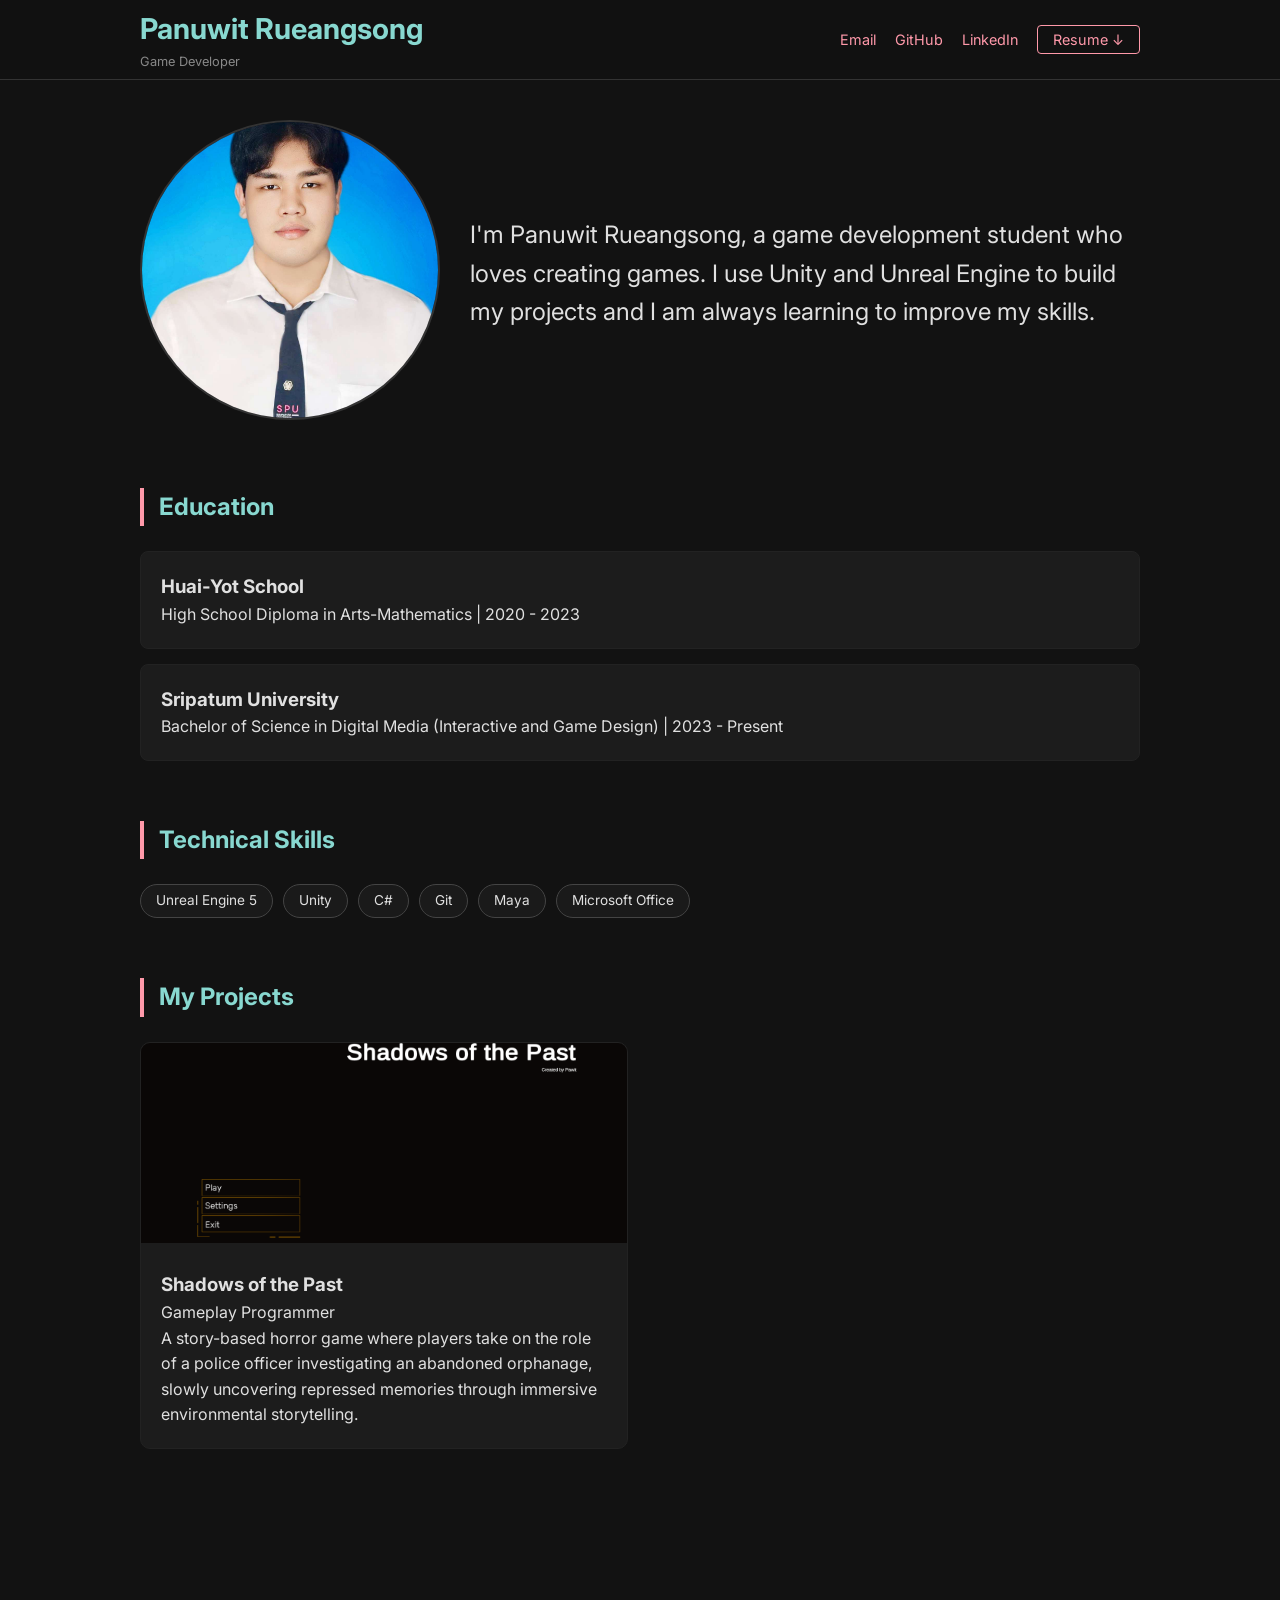
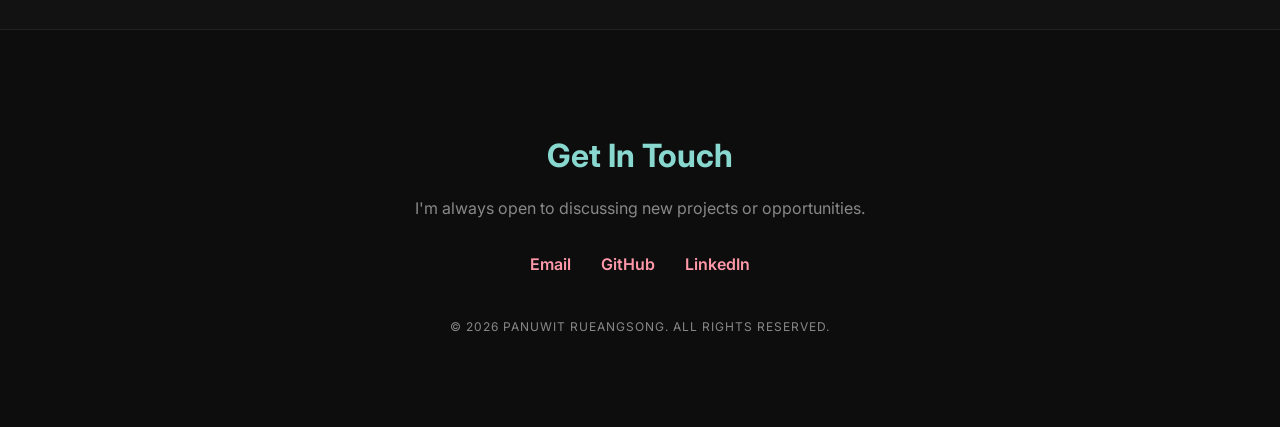
==== index.html @ d6af65fa "Update" ====
<!DOCTYPE html>
<html lang="th">
<head>
    <meta charset="UTF-8">
    <meta name="viewport" content="width=device-width, initial-scale=1.0">
    <title>Panuwit | Game Developer</title>
    <link rel="stylesheet" href="style.css">
    <link href="https://fonts.googleapis.com/css2?family=Inter:wght@300;400;600&display=swap" rel="stylesheet">
    <link rel="stylesheet" href="https://cdnjs.cloudflare.com/ajax/libs/font-awesome/6.0.0/css/all.min.css">
    <link rel="icon" type="image/png" href="Png/Logo.png"> 
</head>
<body>

    <header>
        <div class="container header-flex">
            <div class="name-box">
                <h1 style="font-size: 1.8rem;">Panuwit Rueangsong</h1>
                <p class="role">Game Developer</p>
            </div>
            <div class="social-links">
                <a href="mailto:panuwit.1204@gmail.com" target="_blank">Email</a>
                <a href="https://github.com/Panuwit2005" target="_blank">GitHub</a>
                <a href="https://www.linkedin.com/in/panuwit-rueangsong-4001713b4/" target="_blank">LinkedIn</a>
                <a href="Resume/Panuwit_Resume.pdf" class="resume-tag" target="_blank">Resume ↓</a>
            </div>
        </div>
    </header>

    <main class="container">
        <section class="hero">
            <div class="profile-img">
                <img src="Png/Profile.jpg" alt="Profile">
            </div>
            <p style="font-size: 1.5rem;">
                I'm Panuwit Rueangsong, a game development student who loves creating games. I use Unity and Unreal Engine to build my projects and I am always learning to improve my skills.
            </p>
        </section>

        <section class="education">
            <h2>Education</h2>
            <div class="edu-item">
                <h3>Huai-Yot School</h3>
                <p>High School Diploma in Arts-Mathematics | 2020 - 2023</p>
            </div>
            <div class="edu-item">
                <h3>Sripatum University</h3>
                <p>Bachelor of Science in Digital Media (Interactive and Game Design) | 2023 - Present</p>
            </div>
        </section>

        <section class="skills">
            <h2>Technical Skills</h2>
            <div class="tag-cloud">
                <span class="tag">Unreal Engine 5</span>
                <span class="tag">Unity</span>
                <span class="tag">C#</span>
                <span class="tag">Git</span>
                <span class="tag">Maya</span>
                <span class="tag">Microsoft Office</span>
            </div>
        </section>

        <section class="projects">
            <h2>My Projects</h2>
            <div class="project-grid">
                <a href="project-shadows.html" class="project-card-link">
                    <div class="project-card">
                        <img src="Png/P1_Shadow/MainMenu.png" alt="Shadows of the Past">
                        <div class="card-body">
                            <h3>Shadows of the Past</h3>
                            <p class="sub">Gameplay Programmer</p>
                            <p>A story-based horror game where players take on the role of a police officer investigating an abandoned orphanage, slowly uncovering repressed memories through immersive environmental storytelling.</p>
                        </div>
                    </div>
                </a>


                
            </div>
        </section>
    </main>

    <footer>
        <div class="container contact-info">
            <h2>Get In Touch</h2>
            <p>I'm always open to discussing new projects or opportunities.</p>
            <div class="contact-links">
                <a href="mailto:panuwit.1204@gmail.com" target="_blank">Email</a>
                <a href="https://github.com/Panuwit2005" target="_blank">GitHub</a>
                <a href="https://www.linkedin.com/in/panuwit-rueangsong-4001713b4/" target="_blank">LinkedIn</a>
            </div>
            <p class="copyright">© 2026 Panuwit Rueangsong. All Rights Reserved.</p>
        </div>
    </footer>

</body>
</html>
---- style.css ----
/* --- 1. Base & Animations Setup --- */
* {
    margin: 0;
    padding: 0;
    box-sizing: border-box;
}

/* แยก Animation: Header แค่จางปรากฏ (Fade In) */
@keyframes fadeInHeader {
    from { opacity: 0; }
    to { opacity: 1; }
}

/* แยก Animation: เนื้อหาให้จางและเลื่อนขึ้น (Fade In + Slide Up) */
@keyframes fadeInUp {
    from { opacity: 0; transform: translateY(20px); }
    to { opacity: 1; transform: translateY(0); }
}

body {
    background-color: #121212;
    color: #e0e0e0;
    font-family: 'Inter', sans-serif;
    line-height: 1.6;
    /* ลบ animation ออกจาก body เพื่อไม่ให้ตีกับส่วนอื่น */
}

/* --- 2. Fixed Header (แก้ปัญหาซ้อนและ Animation) --- */
header { 
    height: 80px; 
    background-color: rgba(18, 18, 18, 0.98); 
    backdrop-filter: blur(10px);
    position: fixed; 
    top: 0;
    left: 0;
    width: 100%;
    z-index: 9999; 
    border-bottom: 1px solid #333;
    display: flex;
    align-items: center;
    
    /* ให้ Header ค่อยๆ ปรากฏขึ้นแบบนิ่งๆ ไม่ขยับขึ้นลง */
    animation: fadeInHeader 0.5s ease-in forwards;
}

.header-flex {
    display: flex;
    justify-content: space-between;
    align-items: center;
    width: 90%;
    max-width: 1000px;
    margin: 0 auto;
}

.name-box h1 { font-size: 1.5rem; color: #88d8d0; }
.name-box .role { color: #888; font-size: 0.8rem; }

.social-links a {
    color: #ff99aa;
    text-decoration: none;
    margin-left: 15px;
    font-size: 0.9rem;
    transition: 0.3s;
}

.resume-tag {
    border: 1px solid #ff99aa; /* สีชมพูตามธีม */
    padding: 5px 15px;
    border-radius: 4px;
    color: #ff99aa !important;
    text-decoration: none;
    transition: 0.3s;
}

.resume-tag:hover {
    background-color: #ff99aa;
    color: #121212 !important;
    box-shadow: 0 0 10px rgba(255, 153, 170, 0.5);
}

/* --- 3. Container Management (แก้บัคหน้า Index และ Project ซ้อนกัน) --- */
/* บังคับให้เนื้อหาที่ต่อจาก Header เว้นระยะลงมาเสมอ */
header + .container, 
header + main.container {
    margin-top: 100px !important; 
    /* ให้เนื้อหาค่อยๆ เลื่อนขึ้นมาดูมีมิติ */
    animation: fadeInUp 0.8s ease-out forwards;
}

.container {
    width: 90%;
    max-width: 1000px;
    margin: 0 auto;
    padding: 20px 0;
}

/* --- 4. Main Sections (Index Page) --- */
section { margin-bottom: 60px; }
h2 { color: #88d8d0; margin-bottom: 25px; border-left: 4px solid #ff99aa; padding-left: 15px; }

.hero { display: flex; align-items: center; gap: 30px; }
.profile-img img { width: 300px; height: 300px; border-radius: 50%; object-fit: cover; border: 2px solid #333; }

.edu-item {
    background: #1c1c1c;
    padding: 20px;
    border-radius: 8px;
    margin-bottom: 15px;
    border: 1px solid #222;
}

.tag-cloud { display: flex; flex-wrap: wrap; gap: 10px; }
.tag { border: 1px solid #444; padding: 5px 15px; border-radius: 20px; font-size: 0.85rem; background: #1a1a1a; transition: 0.3s; }

/* --- 5. Project Grid & Cards --- */
.project-grid {
    display: grid;
    grid-template-columns: repeat(2, 1fr); 
    gap: 25px;
}
.project-card-link { text-decoration: none; color: inherit; }
.project-card {
    background: #1c1c1c;
    border-radius: 10px;
    overflow: hidden;
    border: 1px solid #222;
    transition: 0.3s;
}
.project-card:hover { transform: translateY(-5px); border-color: #ff99aa; }
.project-card img { width: 100%; height: 200px; object-fit: cover; }
.card-body { padding: 20px; }

/* --- 6. Project Detail Page Specific --- */
.back-link { color: #ff99aa; text-decoration: none; display: inline-block; margin-bottom: 20px; }
.hero-image { width: 100%; max-width: 900px; border-radius: 12px; display: block; margin: 0 auto 30px; }
.project-info-grid { display: grid; grid-template-columns: 2fr 1fr; gap: 20px; margin-bottom: 30px; }
.info-box { background: #1c1c1c; padding: 20px; border-radius: 10px; border: 1px solid #222; }

.gallery-grid { display: grid; grid-template-columns: repeat(2, 1fr); gap: 15px; }
.gallery-grid img { width: 100%; height: 250px; object-fit: cover; border-radius: 8px; }

.download-link {
    display: block; width: fit-content; margin: 40px auto;
    color: #ff99aa; border: 2px solid #ff99aa; padding: 12px 30px; border-radius: 50px; text-decoration: none;
    transition: 0.3s;
}
.download-link:hover { background: #ff99aa; color: #121212; }

/* --- 7. Footer --- */
/* --- 7. Footer (ปรับปรุงใหม่ให้เข้ากับธีม) --- */
footer {
    background: #0d0d0d; /* ปรับให้สว่างกว่าพื้นหลังหลักเล็กน้อยเพื่อสร้างมิติ */
    padding: 80px 0 40px; /* เพิ่มพื้นที่ด้านบนให้ดูโปร่งขึ้น */
    margin-top: 100px;
    border-top: 1px solid #222;
    text-align: center;
}

.contact-info h2 {
    font-size: 2rem;
    color: #88d8d0;
    margin-bottom: 15px;
    border: none; /* เอาเส้นขีดข้างออกเพื่อให้ดูเป็นส่วนสรุป */
    padding: 0;
}

.contact-info p {
    color: #888;
    max-width: 500px;
    margin: 0 auto 30px;
}

.contact-links {
    display: flex;
    justify-content: center;
    gap: 30px;
    margin-bottom: 40px;
}

.contact-links a {
    color: #ff99aa; /* ใช้สีชมพูหลักของเว็บ */
    text-decoration: none;
    font-weight: 600;
    font-size: 1rem;
    transition: 0.3s cubic-bezier(0.4, 0, 0.2, 1);
    position: relative;
}

/* เอฟเฟกต์เส้นใต้เวลา Hover */
.contact-links a::after {
    content: '';
    position: absolute;
    width: 0;
    height: 2px;
    bottom: -5px;
    left: 0;
    background-color: #88d8d0;
    transition: 0.3s;
}

.contact-links a:hover {
    color: #88d8d0;
    transform: translateY(-3px);
}

.contact-links a:hover::after {
    width: 100%;
}

.copyright {
    margin-top: 50px;
    font-size: 0.75rem;
    color: #444;
    letter-spacing: 1px;
    text-transform: uppercase;
}

/* Responsive */
@media (max-width: 768px) {
    header + .container, header + main.container { margin-top: 130px !important; }
    .hero { flex-direction: column; text-align: center; }
    .project-grid, .project-info-grid, .gallery-grid { grid-template-columns: 1fr; }
    .header-flex { flex-direction: column; gap: 10px; }
}
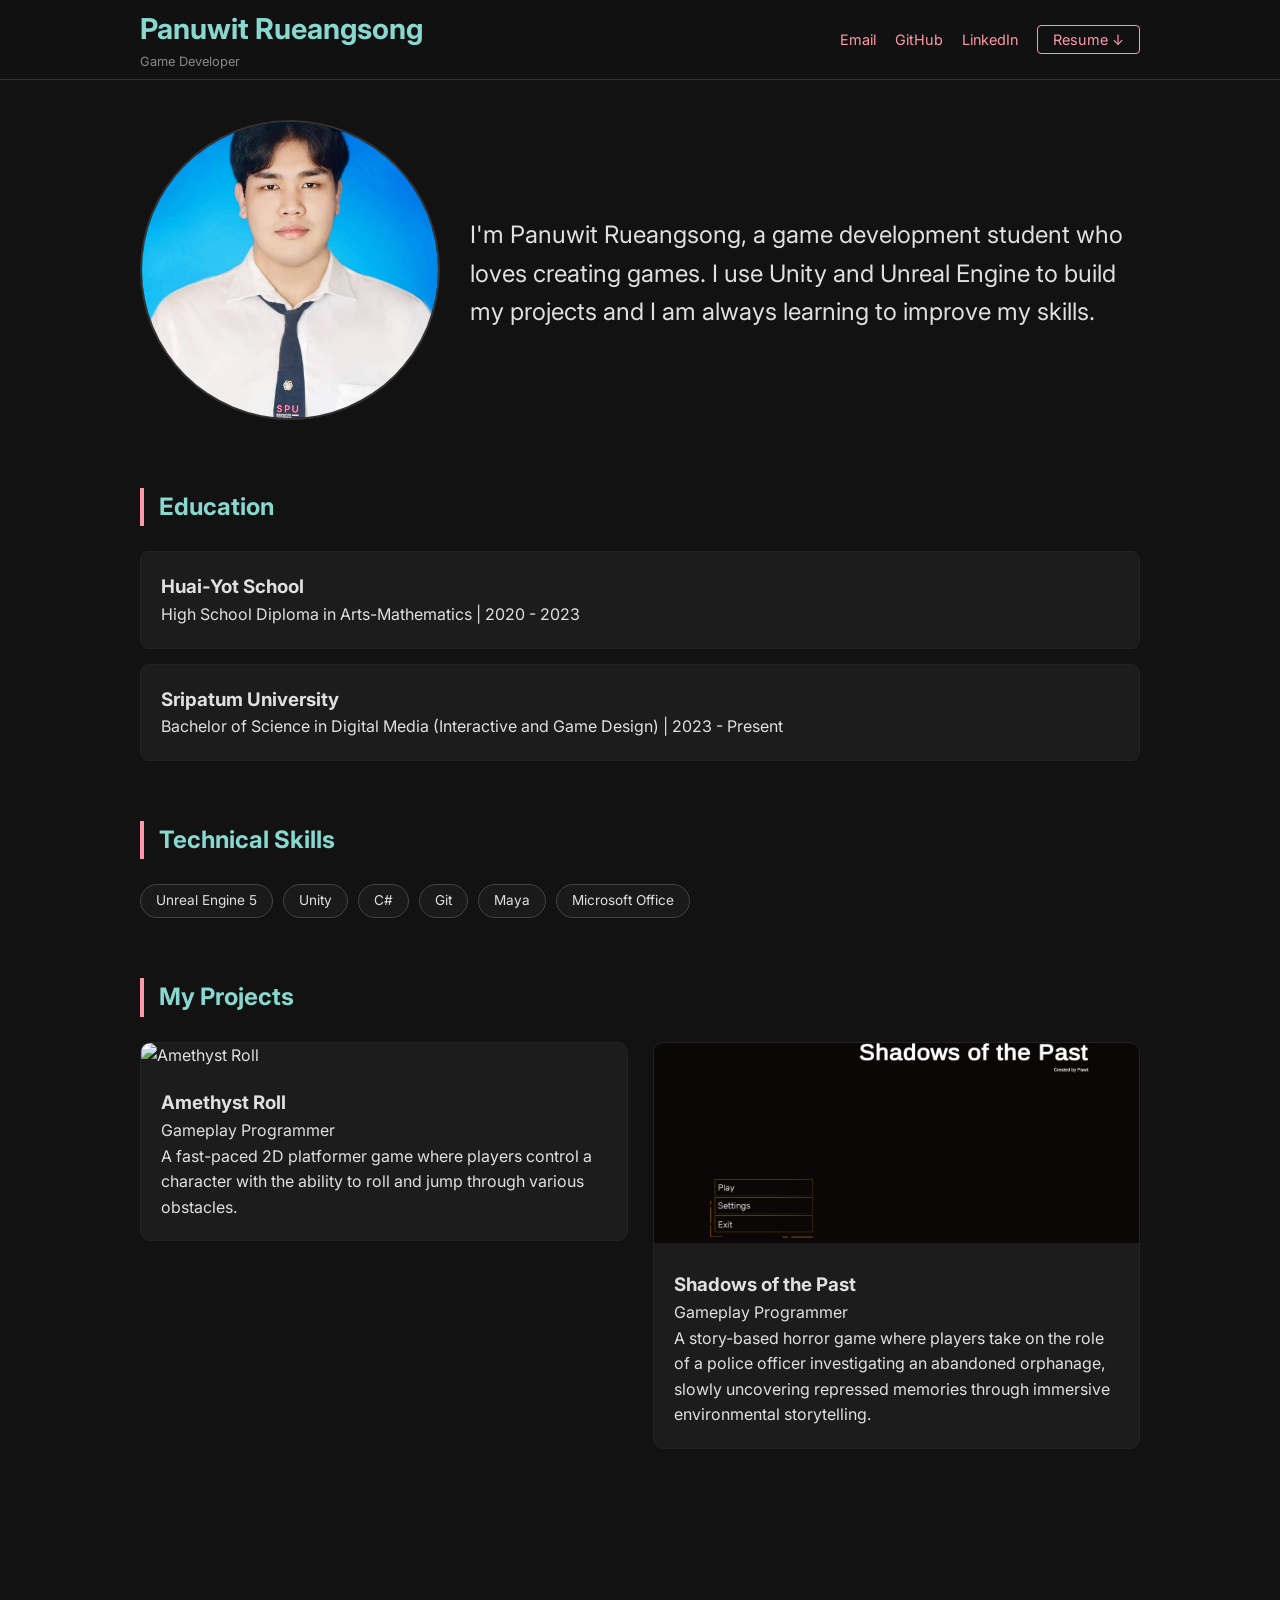
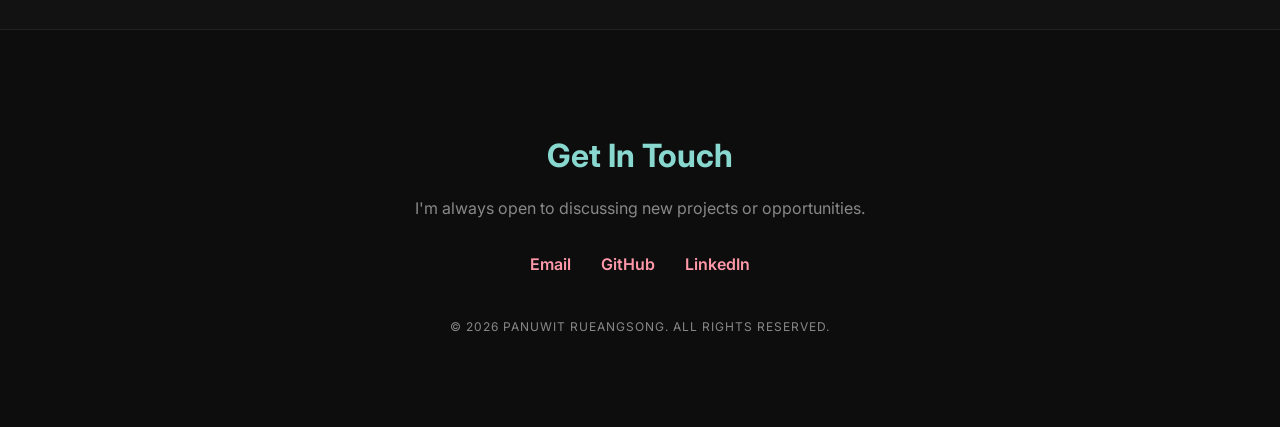
==== commit 514490b5: "Update" ====
--- a/index.html
+++ b/index.html
@@ -63,6 +63,16 @@
         <section class="projects">
             <h2>My Projects</h2>
             <div class="project-grid">
+                <a href="project-amethystroll.html" class="project-card-link">
+                    <div class="project-card">
+                        <img src="Png/P2_AmethyRoll/Cover.png" alt="Amethyst Roll">
+                        <div class="card-body">
+                            <h3>Amethyst Roll</h3>
+                            <p class="sub">Gameplay Programmer</p>
+                            <p>A fast-paced 2D platformer game where players control a character with the ability to roll and jump through various obstacles.</p>
+                        </div>
+                    </div>
+                </a>
                 <a href="project-shadows.html" class="project-card-link">
                     <div class="project-card">
                         <img src="Png/P1_Shadow/MainMenu.png" alt="Shadows of the Past">
@@ -74,8 +84,6 @@
                     </div>
                 </a>
 
-
-                
             </div>
         </section>
     </main>
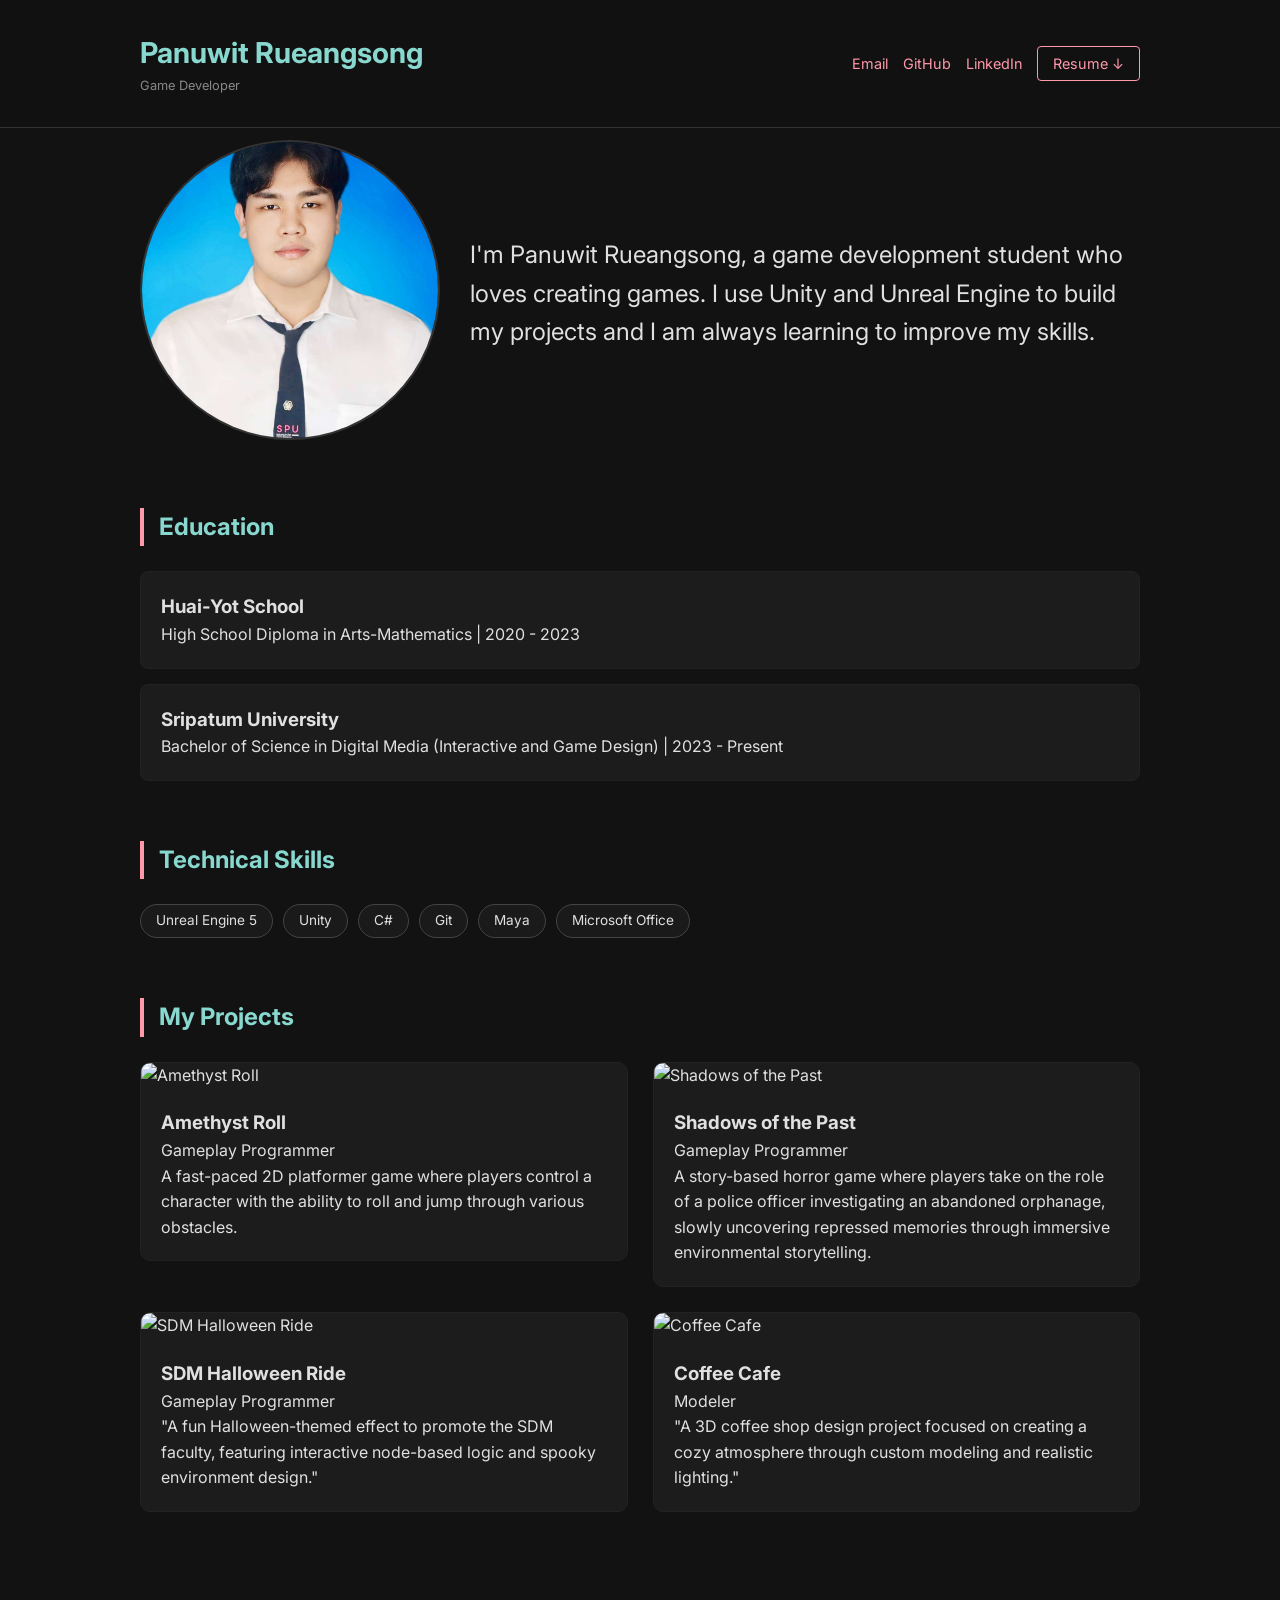
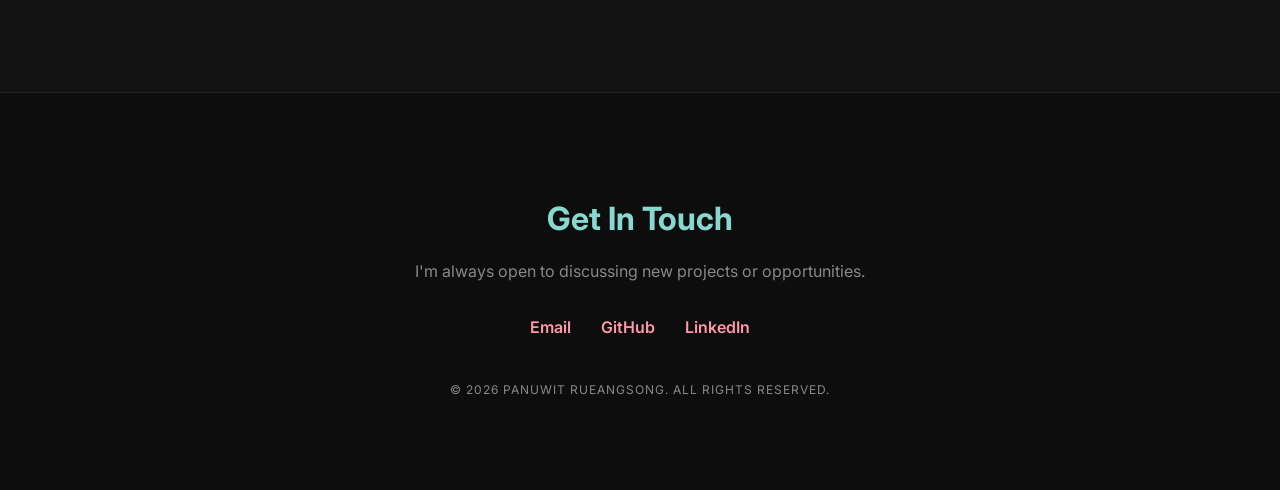
==== commit 7a209758: "Update" ====
--- a/index.html
+++ b/index.html
@@ -65,7 +65,7 @@
             <div class="project-grid">
                 <a href="project-amethystroll.html" class="project-card-link">
                     <div class="project-card">
-                        <img src="Png/P2_AmethyRoll/Cover.png" alt="Amethyst Roll">
+                        <img src="Png/P1_AmethyRoll/Cover.png" alt="Amethyst Roll">
                         <div class="card-body">
                             <h3>Amethyst Roll</h3>
                             <p class="sub">Gameplay Programmer</p>
@@ -75,7 +75,7 @@
                 </a>
                 <a href="project-shadows.html" class="project-card-link">
                     <div class="project-card">
-                        <img src="Png/P1_Shadow/MainMenu.png" alt="Shadows of the Past">
+                        <img src="Png/P2_Shadow/MainMenu.png" alt="Shadows of the Past">
                         <div class="card-body">
                             <h3>Shadows of the Past</h3>
                             <p class="sub">Gameplay Programmer</p>
@@ -83,7 +83,27 @@
                         </div>
                     </div>
                 </a>
-
+                <a href="project-halloweenride.html" class="project-card-link">
+                    <div class="project-card">
+                        <img src="Png/P3_SDMHalloweenRide/Logo.png" alt="SDM Halloween Ride">
+                        <div class="card-body">
+                            <h3>SDM Halloween Ride</h3>
+                            <p class="sub">Gameplay Programmer</p>
+                            <p>"A fun Halloween-themed effect to promote the SDM faculty, featuring interactive node-based logic and spooky environment design."</p>
+                        </div>
+                    </div>
+                </a>
+                <a href="project-cafe.html" class="project-card-link">
+                    <div class="project-card">
+                        <img src="Png/P4_CoffeeCafe/UE_Cafe.png" alt="Coffee Cafe">
+                        <div class="card-body">
+                            <h3>Coffee Cafe</h3>
+                            <p class="sub">Modeler</p>
+                            <p>"A 3D coffee shop design project focused on creating a cozy atmosphere through custom modeling and realistic lighting."</p>
+                        </div>
+                    </div>
+                </a>
+                
             </div>
         </section>
     </main>
--- a/style.css
+++ b/style.css
@@ -1,17 +1,14 @@
-/* --- 1. Base & Animations Setup --- */
 * {
     margin: 0;
     padding: 0;
     box-sizing: border-box;
 }
 
-/* แยก Animation: Header แค่จางปรากฏ (Fade In) */
 @keyframes fadeInHeader {
     from { opacity: 0; }
     to { opacity: 1; }
 }
 
-/* แยก Animation: เนื้อหาให้จางและเลื่อนขึ้น (Fade In + Slide Up) */
 @keyframes fadeInUp {
     from { opacity: 0; transform: translateY(20px); }
     to { opacity: 1; transform: translateY(0); }
@@ -22,12 +19,11 @@
     color: #e0e0e0;
     font-family: 'Inter', sans-serif;
     line-height: 1.6;
-    /* ลบ animation ออกจาก body เพื่อไม่ให้ตีกับส่วนอื่น */
-}
-
-/* --- 2. Fixed Header (แก้ปัญหาซ้อนและ Animation) --- */
+}
+
 header { 
-    height: 80px; 
+    min-height: 80px;
+    height: auto;
     background-color: rgba(18, 18, 18, 0.98); 
     backdrop-filter: blur(10px);
     position: fixed; 
@@ -38,8 +34,7 @@
     border-bottom: 1px solid #333;
     display: flex;
     align-items: center;
-    
-    /* ให้ Header ค่อยๆ ปรากฏขึ้นแบบนิ่งๆ ไม่ขยับขึ้นลง */
+    padding: 10px 0;
     animation: fadeInHeader 0.5s ease-in forwards;
 }
 
@@ -47,24 +42,39 @@
     display: flex;
     justify-content: space-between;
     align-items: center;
+    flex-wrap: wrap;
     width: 90%;
     max-width: 1000px;
     margin: 0 auto;
-}
-
-.name-box h1 { font-size: 1.5rem; color: #88d8d0; }
-.name-box .role { color: #888; font-size: 0.8rem; }
+    gap: 15px;
+}
+
+.name-box h1 { 
+    font-size: clamp(1.2rem, 5vw, 1.5rem); 
+    color: #88d8d0; 
+}
+
+.name-box .role { 
+    color: #888; 
+    font-size: 0.8rem; 
+}
+
+.social-links {
+    display: flex;
+    align-items: center;
+    gap: 15px;
+    flex-wrap: wrap;
+}
 
 .social-links a {
     color: #ff99aa;
     text-decoration: none;
-    margin-left: 15px;
     font-size: 0.9rem;
     transition: 0.3s;
 }
 
 .resume-tag {
-    border: 1px solid #ff99aa; /* สีชมพูตามธีม */
+    border: 1px solid #ff99aa;
     padding: 5px 15px;
     border-radius: 4px;
     color: #ff99aa !important;
@@ -78,12 +88,9 @@
     box-shadow: 0 0 10px rgba(255, 153, 170, 0.5);
 }
 
-/* --- 3. Container Management (แก้บัคหน้า Index และ Project ซ้อนกัน) --- */
-/* บังคับให้เนื้อหาที่ต่อจาก Header เว้นระยะลงมาเสมอ */
 header + .container, 
 header + main.container {
-    margin-top: 100px !important; 
-    /* ให้เนื้อหาค่อยๆ เลื่อนขึ้นมาดูมีมิติ */
+    margin-top: 120px !important; 
     animation: fadeInUp 0.8s ease-out forwards;
 }
 
@@ -94,12 +101,22 @@
     padding: 20px 0;
 }
 
-/* --- 4. Main Sections (Index Page) --- */
 section { margin-bottom: 60px; }
 h2 { color: #88d8d0; margin-bottom: 25px; border-left: 4px solid #ff99aa; padding-left: 15px; }
 
-.hero { display: flex; align-items: center; gap: 30px; }
-.profile-img img { width: 300px; height: 300px; border-radius: 50%; object-fit: cover; border: 2px solid #333; }
+.hero { 
+    display: flex; 
+    align-items: center; 
+    gap: 30px; 
+}
+
+.profile-img img { 
+    width: 300px; 
+    height: 300px; 
+    border-radius: 50%; 
+    object-fit: cover; 
+    border: 2px solid #333; 
+}
 
 .edu-item {
     background: #1c1c1c;
@@ -112,12 +129,12 @@
 .tag-cloud { display: flex; flex-wrap: wrap; gap: 10px; }
 .tag { border: 1px solid #444; padding: 5px 15px; border-radius: 20px; font-size: 0.85rem; background: #1a1a1a; transition: 0.3s; }
 
-/* --- 5. Project Grid & Cards --- */
 .project-grid {
     display: grid;
     grid-template-columns: repeat(2, 1fr); 
     gap: 25px;
 }
+
 .project-card-link { text-decoration: none; color: inherit; }
 .project-card {
     background: #1c1c1c;
@@ -126,11 +143,11 @@
     border: 1px solid #222;
     transition: 0.3s;
 }
+
 .project-card:hover { transform: translateY(-5px); border-color: #ff99aa; }
 .project-card img { width: 100%; height: 200px; object-fit: cover; }
 .card-body { padding: 20px; }
 
-/* --- 6. Project Detail Page Specific --- */
 .back-link { color: #ff99aa; text-decoration: none; display: inline-block; margin-bottom: 20px; }
 .hero-image { width: 100%; max-width: 900px; border-radius: 12px; display: block; margin: 0 auto 30px; }
 .project-info-grid { display: grid; grid-template-columns: 2fr 1fr; gap: 20px; margin-bottom: 30px; }
@@ -139,6 +156,21 @@
 .gallery-grid { display: grid; grid-template-columns: repeat(2, 1fr); gap: 15px; }
 .gallery-grid img { width: 100%; height: 250px; object-fit: cover; border-radius: 8px; }
 
+.gallery-grid-full { 
+    display: grid; 
+    grid-template-columns: repeat(2, 1fr); 
+    gap: 15px; 
+    align-items: start; 
+}
+
+.gallery-grid-full img { 
+    width: 100%; 
+    height: auto;
+    object-fit: contain;
+    border-radius: 8px;
+    display: block;
+}
+
 .download-link {
     display: block; width: fit-content; margin: 40px auto;
     color: #ff99aa; border: 2px solid #ff99aa; padding: 12px 30px; border-radius: 50px; text-decoration: none;
@@ -146,11 +178,9 @@
 }
 .download-link:hover { background: #ff99aa; color: #121212; }
 
-/* --- 7. Footer --- */
-/* --- 7. Footer (ปรับปรุงใหม่ให้เข้ากับธีม) --- */
 footer {
-    background: #0d0d0d; /* ปรับให้สว่างกว่าพื้นหลังหลักเล็กน้อยเพื่อสร้างมิติ */
-    padding: 80px 0 40px; /* เพิ่มพื้นที่ด้านบนให้ดูโปร่งขึ้น */
+    background: #0d0d0d; 
+    padding: 80px 0 40px; 
     margin-top: 100px;
     border-top: 1px solid #222;
     text-align: center;
@@ -160,7 +190,7 @@
     font-size: 2rem;
     color: #88d8d0;
     margin-bottom: 15px;
-    border: none; /* เอาเส้นขีดข้างออกเพื่อให้ดูเป็นส่วนสรุป */
+    border: none; 
     padding: 0;
 }
 
@@ -178,7 +208,7 @@
 }
 
 .contact-links a {
-    color: #ff99aa; /* ใช้สีชมพูหลักของเว็บ */
+    color: #ff99aa; 
     text-decoration: none;
     font-weight: 600;
     font-size: 1rem;
@@ -186,7 +216,6 @@
     position: relative;
 }
 
-/* เอฟเฟกต์เส้นใต้เวลา Hover */
 .contact-links a::after {
     content: '';
     position: absolute;
@@ -215,10 +244,16 @@
     text-transform: uppercase;
 }
 
-/* Responsive */
 @media (max-width: 768px) {
-    header + .container, header + main.container { margin-top: 130px !important; }
+    header + .container, header + main.container { margin-top: 140px !important; }
+    .header-flex { flex-direction: column; text-align: center; }
+    .social-links { justify-content: center; }
     .hero { flex-direction: column; text-align: center; }
-    .project-grid, .project-info-grid, .gallery-grid { grid-template-columns: 1fr; }
-    .header-flex { flex-direction: column; gap: 10px; }
+    .profile-img img { width: 200px; height: 200px; }
+    .project-grid, .project-info-grid, .gallery-grid, .gallery-grid-full { grid-template-columns: 1fr; }
+}
+
+@media (max-width: 480px) {
+    .contact-links { flex-direction: column; gap: 15px; }
+    header + .container, header + main.container { margin-top: 160px !important; }
 }
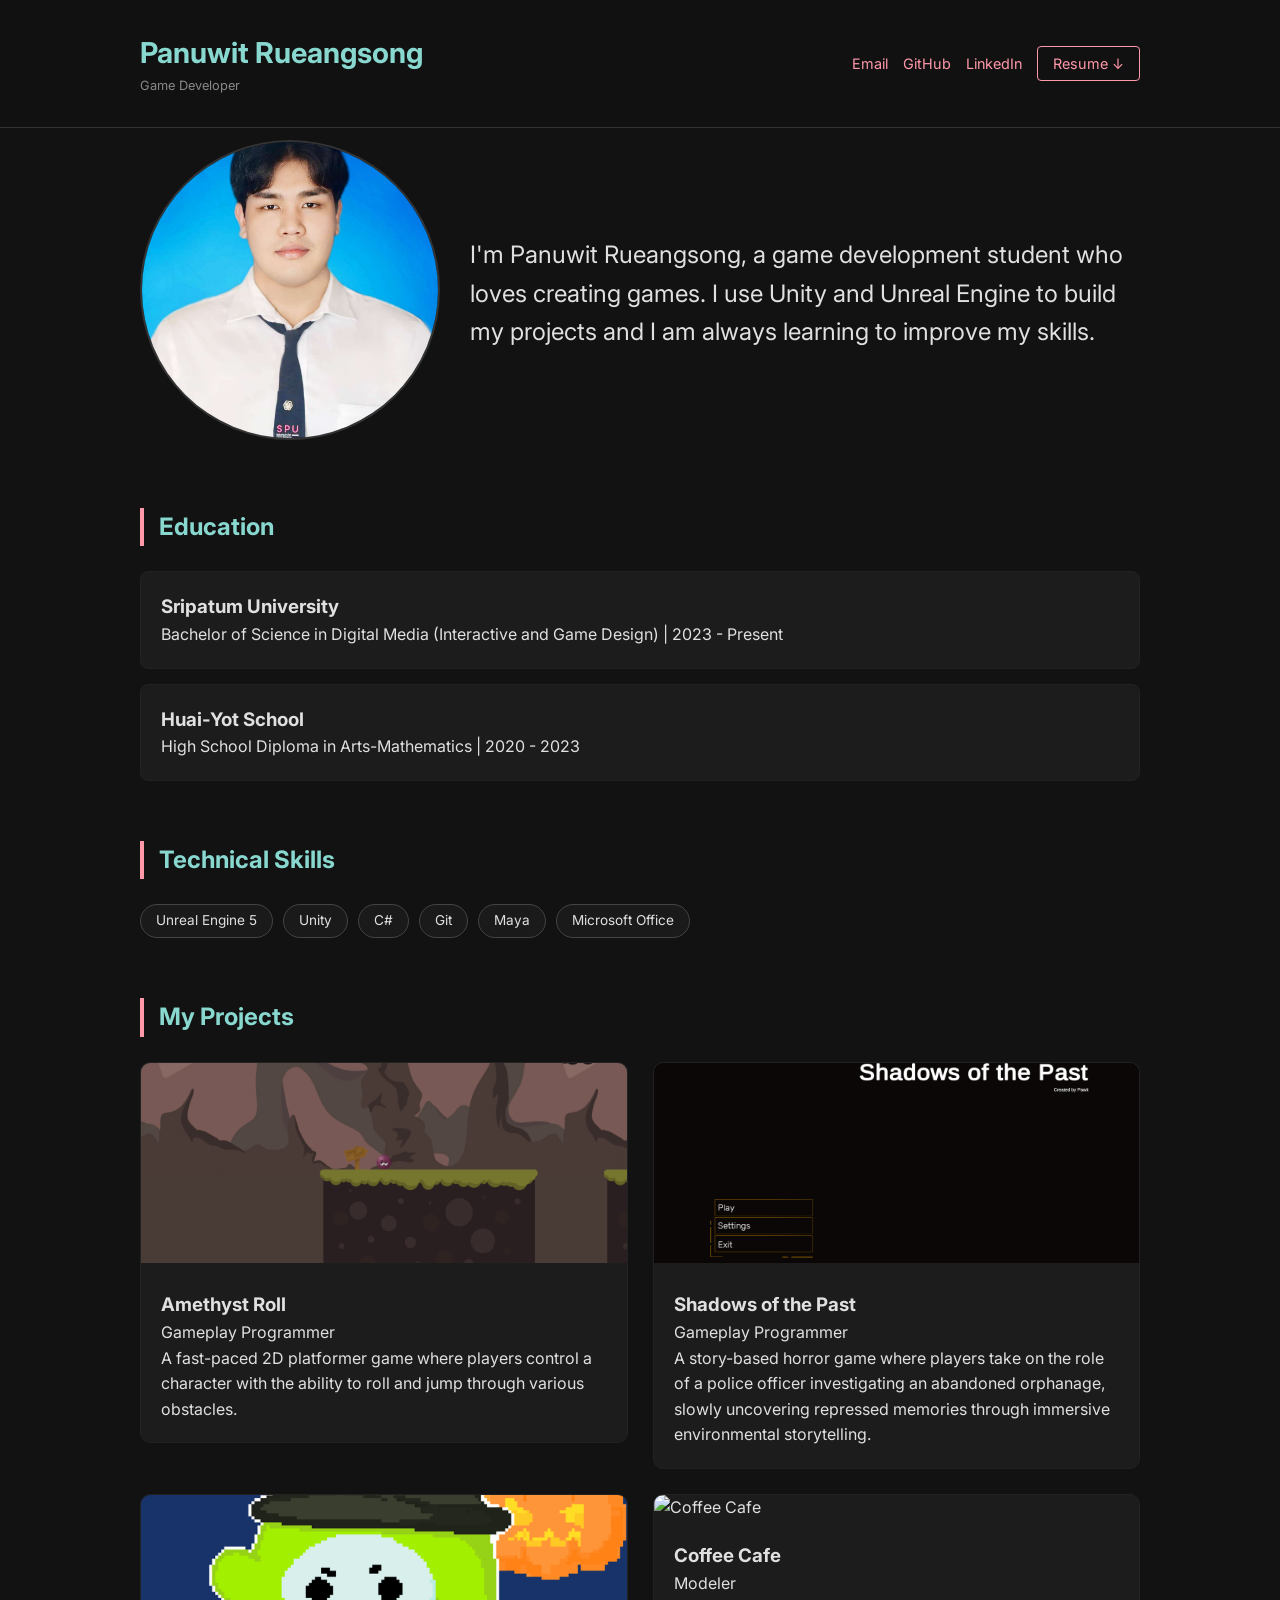
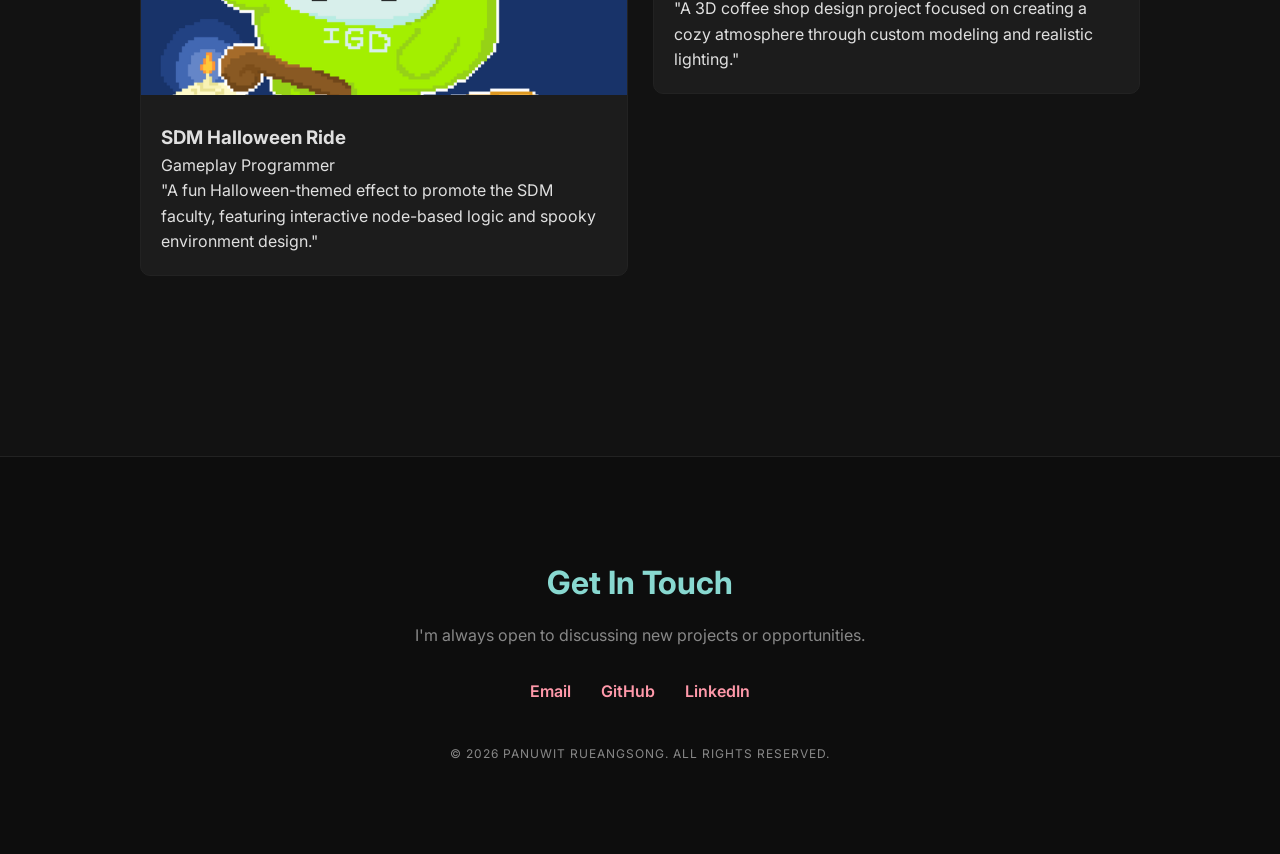
==== commit d0c2ea55: "Update index.html" ====
--- a/index.html
+++ b/index.html
@@ -39,12 +39,12 @@
         <section class="education">
             <h2>Education</h2>
             <div class="edu-item">
+                <h3>Sripatum University</h3>
+                <p>Bachelor of Science in Digital Media (Interactive and Game Design) | 2023 - Present</p>
+            </div>
+            <div class="edu-item">
                 <h3>Huai-Yot School</h3>
                 <p>High School Diploma in Arts-Mathematics | 2020 - 2023</p>
-            </div>
-            <div class="edu-item">
-                <h3>Sripatum University</h3>
-                <p>Bachelor of Science in Digital Media (Interactive and Game Design) | 2023 - Present</p>
             </div>
         </section>
 
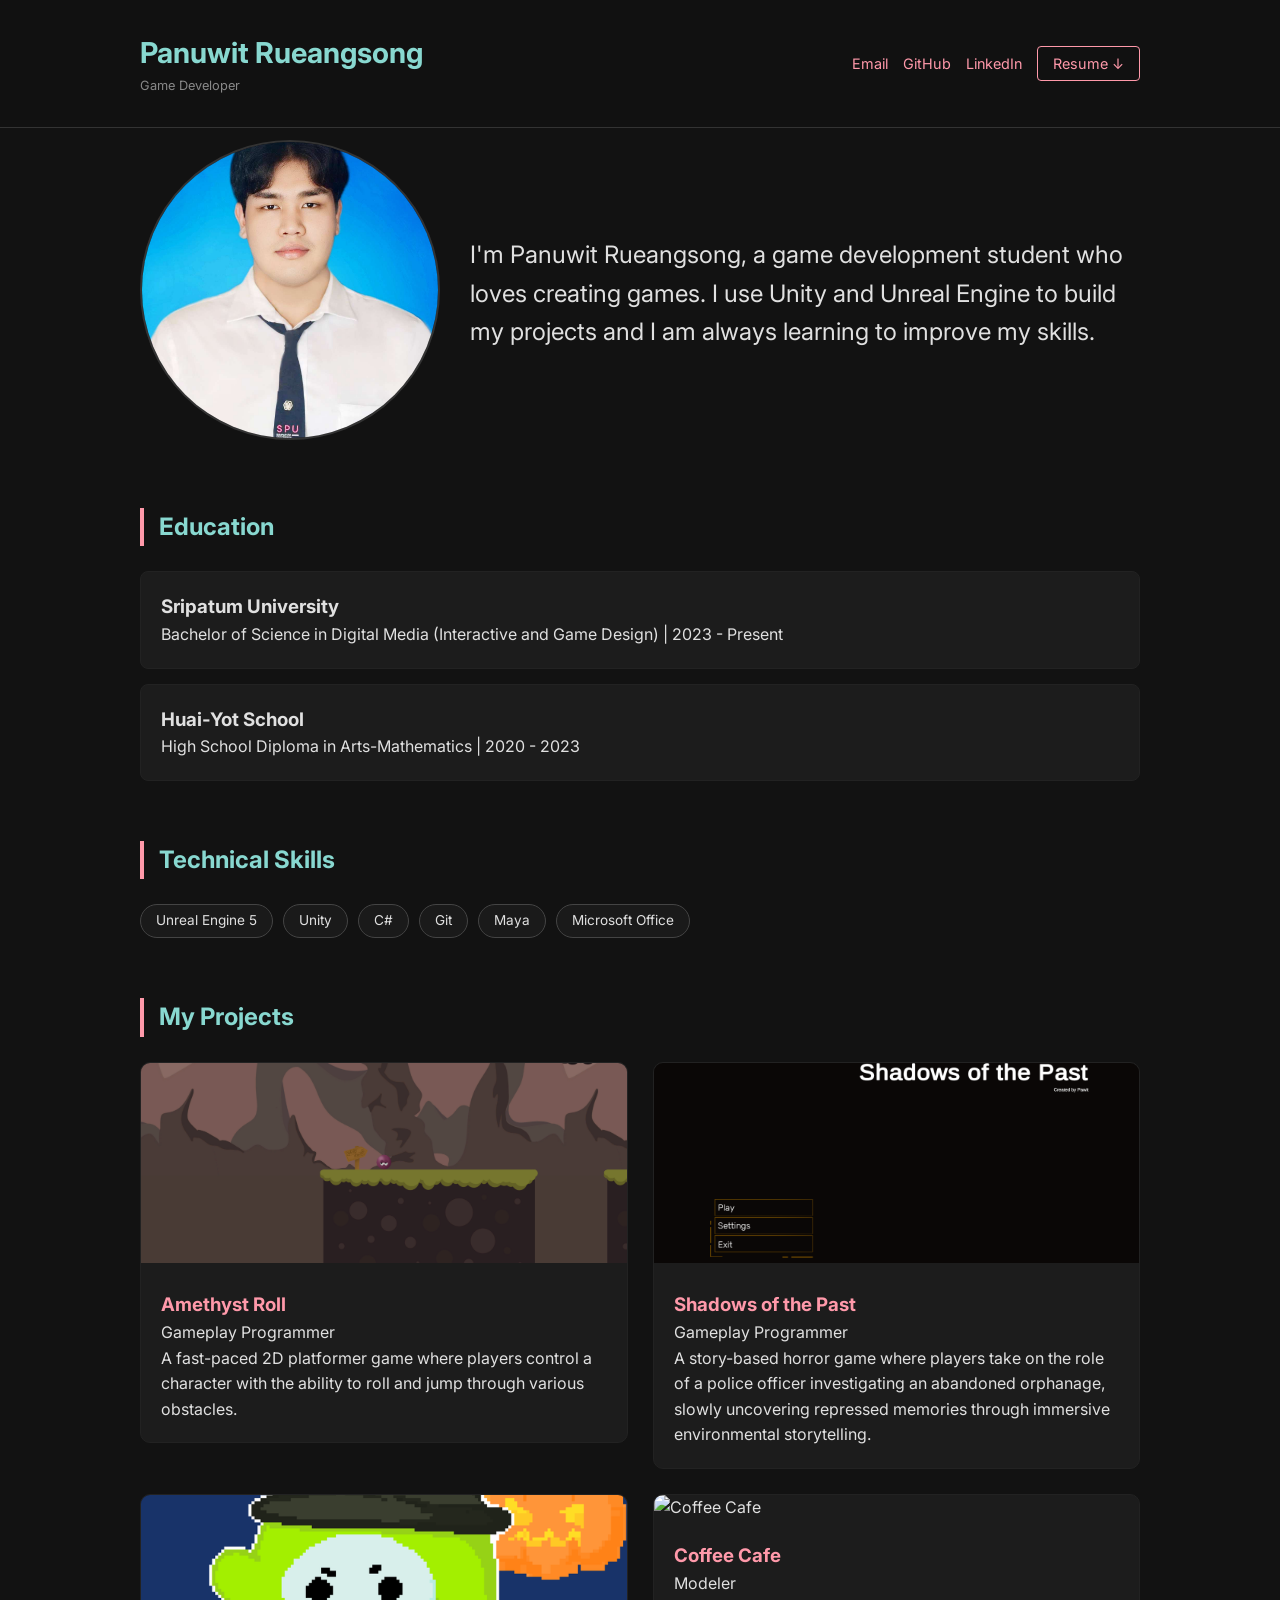
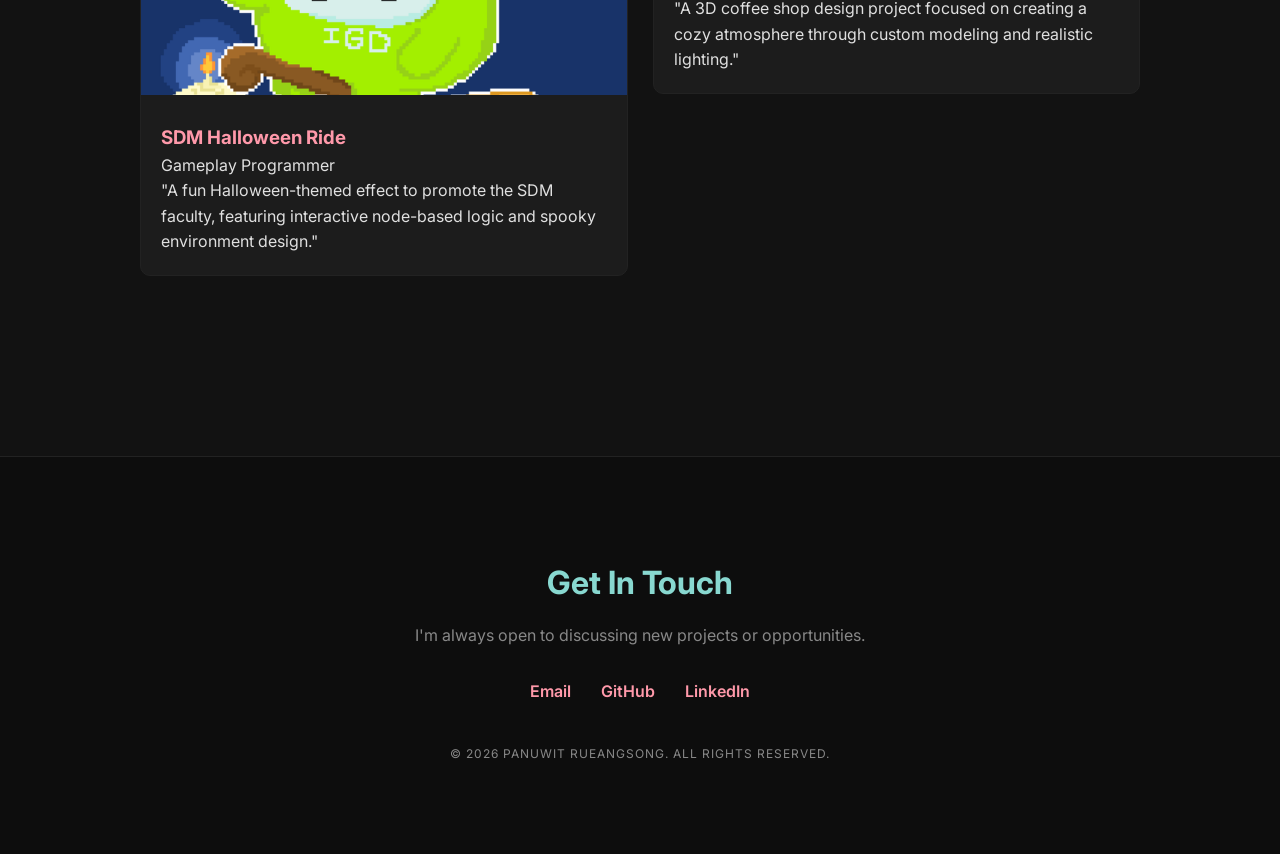
==== commit 33f94092: "Update" ====
--- a/index.html
+++ b/index.html
@@ -67,7 +67,7 @@
                     <div class="project-card">
                         <img src="Png/P1_AmethyRoll/Cover.png" alt="Amethyst Roll">
                         <div class="card-body">
-                            <h3>Amethyst Roll</h3>
+                            <h3 style="color: #ff99aa;">Amethyst Roll</h3>
                             <p class="sub">Gameplay Programmer</p>
                             <p>A fast-paced 2D platformer game where players control a character with the ability to roll and jump through various obstacles.</p>
                         </div>
@@ -77,7 +77,7 @@
                     <div class="project-card">
                         <img src="Png/P2_Shadow/MainMenu.png" alt="Shadows of the Past">
                         <div class="card-body">
-                            <h3>Shadows of the Past</h3>
+                            <h3 style="color: #ff99aa;">Shadows of the Past</h3>
                             <p class="sub">Gameplay Programmer</p>
                             <p>A story-based horror game where players take on the role of a police officer investigating an abandoned orphanage, slowly uncovering repressed memories through immersive environmental storytelling.</p>
                         </div>
@@ -87,7 +87,7 @@
                     <div class="project-card">
                         <img src="Png/P3_SDMHalloweenRide/Logo.png" alt="SDM Halloween Ride">
                         <div class="card-body">
-                            <h3>SDM Halloween Ride</h3>
+                            <h3 style="color: #ff99aa;">SDM Halloween Ride</h3>
                             <p class="sub">Gameplay Programmer</p>
                             <p>"A fun Halloween-themed effect to promote the SDM faculty, featuring interactive node-based logic and spooky environment design."</p>
                         </div>
@@ -97,7 +97,7 @@
                     <div class="project-card">
                         <img src="Png/P4_CoffeeCafe/UE_Cafe.png" alt="Coffee Cafe">
                         <div class="card-body">
-                            <h3>Coffee Cafe</h3>
+                            <h3 style="color: #ff99aa;">Coffee Cafe</h3>
                             <p class="sub">Modeler</p>
                             <p>"A 3D coffee shop design project focused on creating a cozy atmosphere through custom modeling and realistic lighting."</p>
                         </div>
--- a/style.css
+++ b/style.css
@@ -155,7 +155,6 @@
 
 .gallery-grid { display: grid; grid-template-columns: repeat(2, 1fr); gap: 15px; }
 .gallery-grid img { width: 100%; height: 250px; object-fit: cover; border-radius: 8px; }
-
 .gallery-grid-full { 
     display: grid; 
     grid-template-columns: repeat(2, 1fr); 
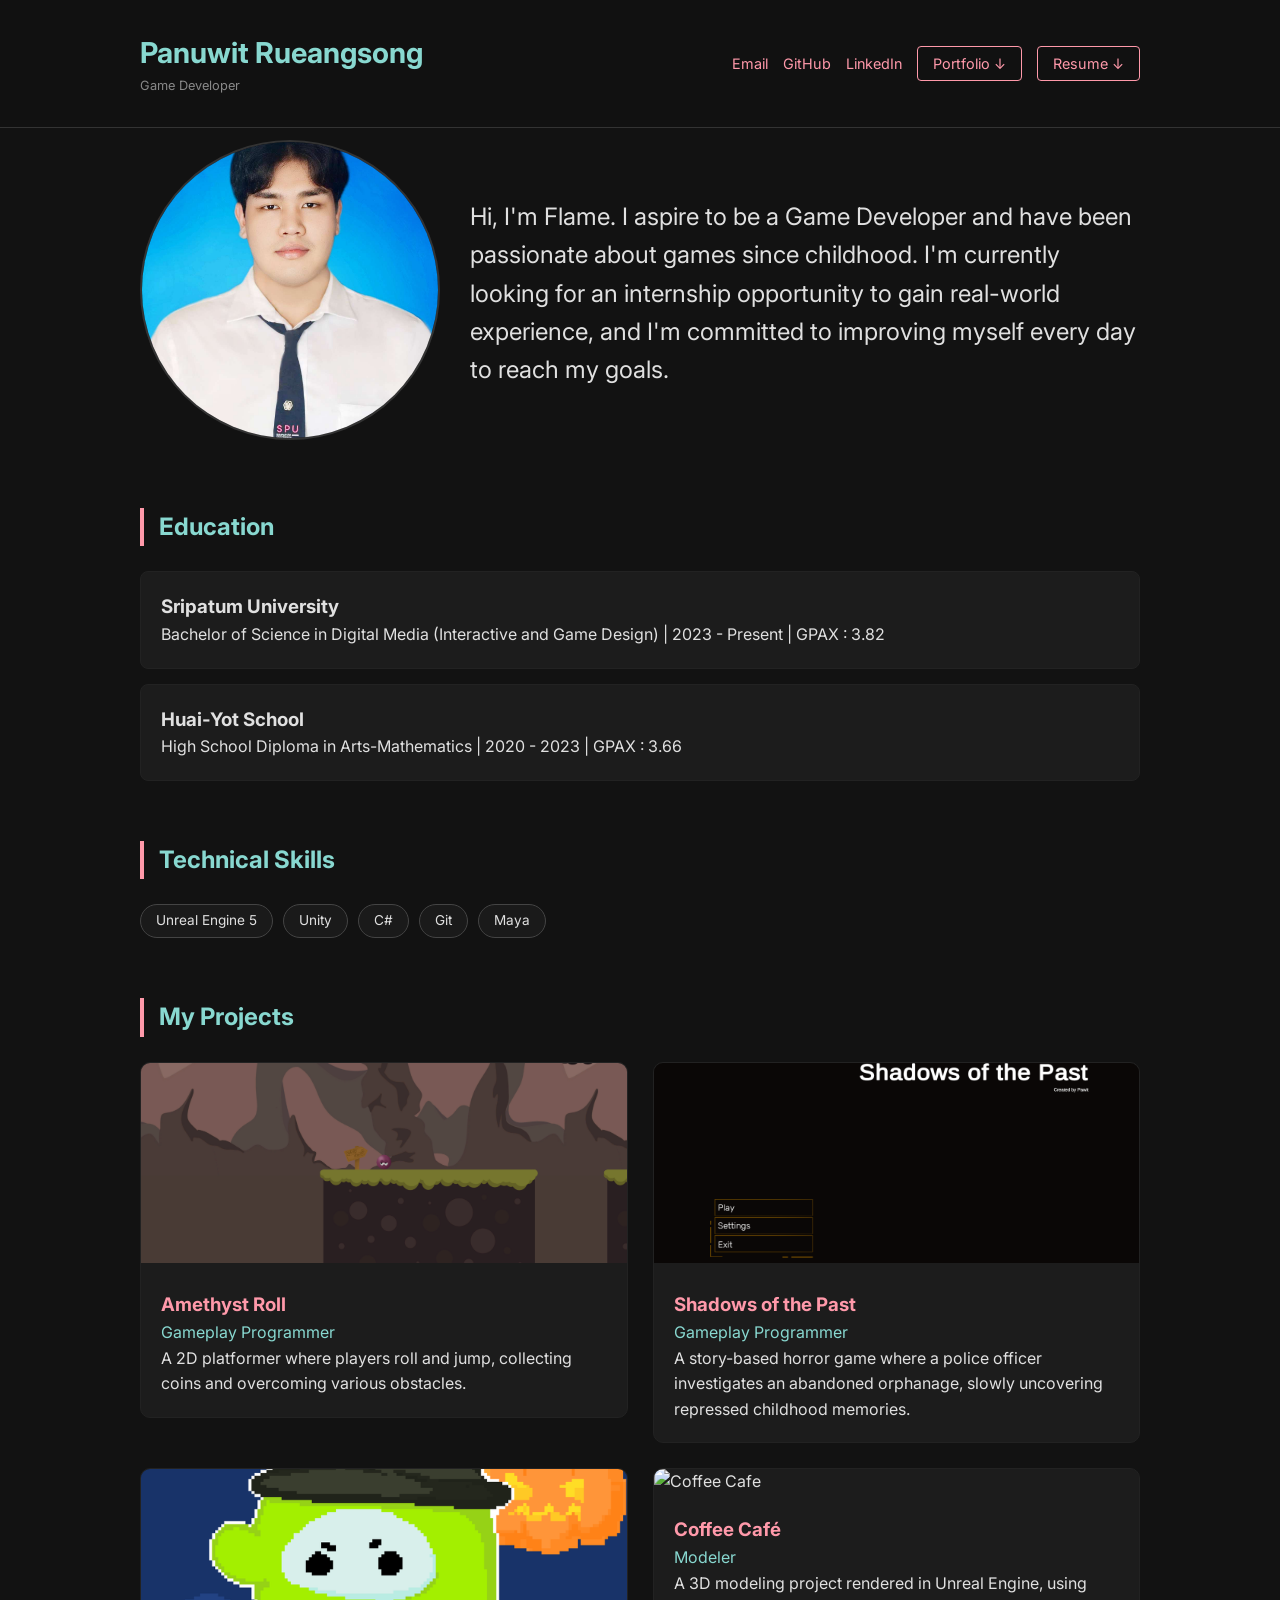
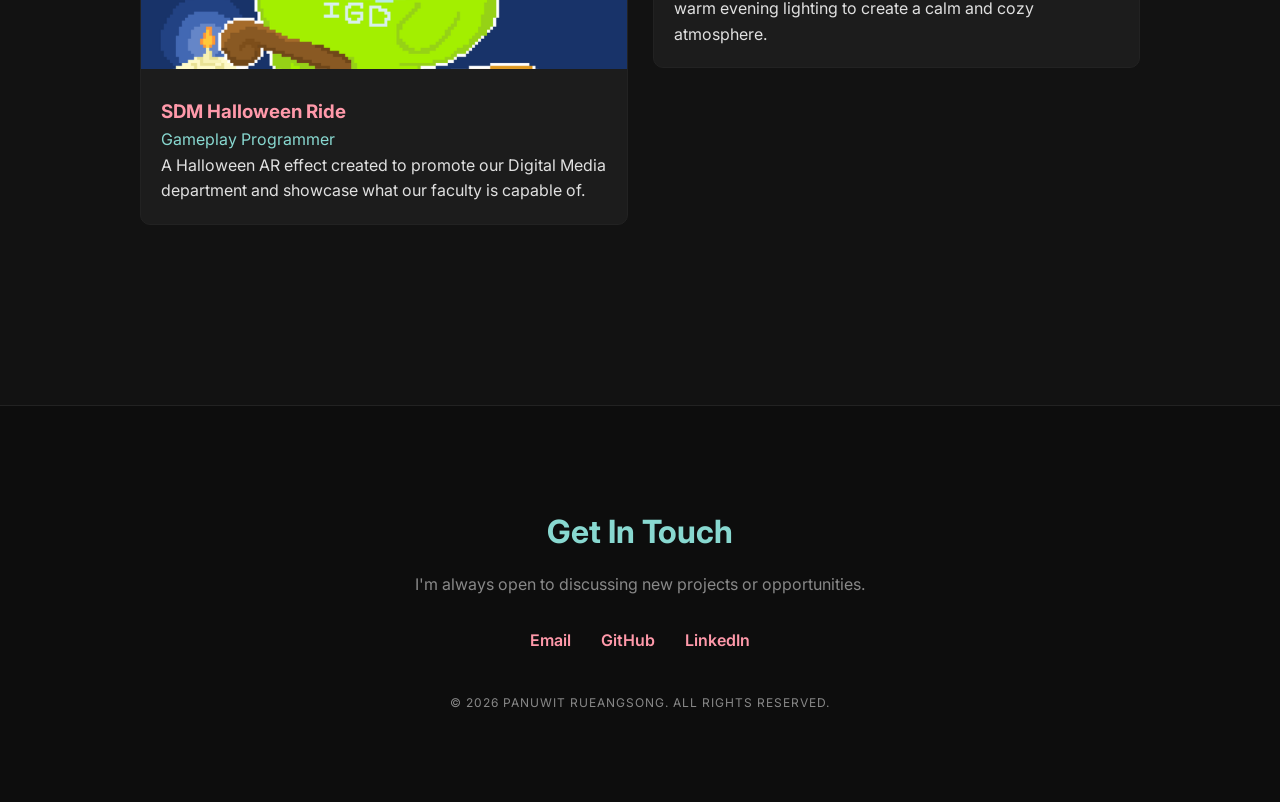
==== commit 82357218: "Update" ====
--- a/index.html
+++ b/index.html
@@ -21,6 +21,7 @@
                 <a href="mailto:panuwit.1204@gmail.com" target="_blank">Email</a>
                 <a href="https://github.com/Panuwit2005" target="_blank">GitHub</a>
                 <a href="https://www.linkedin.com/in/panuwit-rueangsong-4001713b4/" target="_blank">LinkedIn</a>
+                <a href="Portfolio/Panuwit_Portfolio.pdf" class="resume-tag" target="_blank">Portfolio ↓</a>
                 <a href="Resume/Panuwit_Resume.pdf" class="resume-tag" target="_blank">Resume ↓</a>
             </div>
         </div>
@@ -32,7 +33,7 @@
                 <img src="Png/Profile.jpg" alt="Profile">
             </div>
             <p style="font-size: 1.5rem;">
-                I'm Panuwit Rueangsong, a game development student who loves creating games. I use Unity and Unreal Engine to build my projects and I am always learning to improve my skills.
+                Hi, I'm Flame. I aspire to be a Game Developer and have been passionate about games since childhood. I'm currently looking for an internship opportunity to gain real-world experience, and I'm committed to improving myself every day to reach my goals.
             </p>
         </section>
 
@@ -40,11 +41,11 @@
             <h2>Education</h2>
             <div class="edu-item">
                 <h3>Sripatum University</h3>
-                <p>Bachelor of Science in Digital Media (Interactive and Game Design) | 2023 - Present</p>
+                <p>Bachelor of Science in Digital Media (Interactive and Game Design) | 2023 - Present  | GPAX : 3.82</p>
             </div>
             <div class="edu-item">
                 <h3>Huai-Yot School</h3>
-                <p>High School Diploma in Arts-Mathematics | 2020 - 2023</p>
+                <p>High School Diploma in Arts-Mathematics | 2020 - 2023 | GPAX : 3.66</p>
             </div>
         </section>
 
@@ -56,7 +57,6 @@
                 <span class="tag">C#</span>
                 <span class="tag">Git</span>
                 <span class="tag">Maya</span>
-                <span class="tag">Microsoft Office</span>
             </div>
         </section>
 
@@ -68,8 +68,8 @@
                         <img src="Png/P1_AmethyRoll/Cover.png" alt="Amethyst Roll">
                         <div class="card-body">
                             <h3 style="color: #ff99aa;">Amethyst Roll</h3>
-                            <p class="sub">Gameplay Programmer</p>
-                            <p>A fast-paced 2D platformer game where players control a character with the ability to roll and jump through various obstacles.</p>
+                            <p class="card-body-sub">Gameplay Programmer</p>
+                            <p>A 2D platformer where players roll and jump, collecting coins and overcoming various obstacles.</p>
                         </div>
                     </div>
                 </a>
@@ -78,8 +78,8 @@
                         <img src="Png/P2_Shadow/MainMenu.png" alt="Shadows of the Past">
                         <div class="card-body">
                             <h3 style="color: #ff99aa;">Shadows of the Past</h3>
-                            <p class="sub">Gameplay Programmer</p>
-                            <p>A story-based horror game where players take on the role of a police officer investigating an abandoned orphanage, slowly uncovering repressed memories through immersive environmental storytelling.</p>
+                            <p class="card-body-sub">Gameplay Programmer</p>
+                            <p>A story-based horror game where a police officer investigates an abandoned orphanage, slowly uncovering repressed childhood memories.</p>
                         </div>
                     </div>
                 </a>
@@ -88,8 +88,8 @@
                         <img src="Png/P3_SDMHalloweenRide/Logo.png" alt="SDM Halloween Ride">
                         <div class="card-body">
                             <h3 style="color: #ff99aa;">SDM Halloween Ride</h3>
-                            <p class="sub">Gameplay Programmer</p>
-                            <p>"A fun Halloween-themed effect to promote the SDM faculty, featuring interactive node-based logic and spooky environment design."</p>
+                            <p class="card-body-sub">Gameplay Programmer</p>
+                            <p>A Halloween AR effect created to promote our Digital Media department and showcase what our faculty is capable of.</p>
                         </div>
                     </div>
                 </a>
@@ -97,9 +97,9 @@
                     <div class="project-card">
                         <img src="Png/P4_CoffeeCafe/UE_Cafe.png" alt="Coffee Cafe">
                         <div class="card-body">
-                            <h3 style="color: #ff99aa;">Coffee Cafe</h3>
-                            <p class="sub">Modeler</p>
-                            <p>"A 3D coffee shop design project focused on creating a cozy atmosphere through custom modeling and realistic lighting."</p>
+                            <h3 style="color: #ff99aa;">Coffee Café</h3>
+                            <p class="card-body-sub">Modeler</p>
+                            <p>A 3D modeling project rendered in Unreal Engine, using warm evening lighting to create a calm and cozy atmosphere.</p>
                         </div>
                     </div>
                 </a>
--- a/style.css
+++ b/style.css
@@ -147,11 +147,14 @@
 .project-card:hover { transform: translateY(-5px); border-color: #ff99aa; }
 .project-card img { width: 100%; height: 200px; object-fit: cover; }
 .card-body { padding: 20px; }
+.card-body-sub { color: #88d8d0; font-size: 1rem;}
 
 .back-link { color: #ff99aa; text-decoration: none; display: inline-block; margin-bottom: 20px; }
 .hero-image { width: 100%; max-width: 900px; border-radius: 12px; display: block; margin: 0 auto 30px; }
 .project-info-grid { display: grid; grid-template-columns: 2fr 1fr; gap: 20px; margin-bottom: 30px; }
-.info-box { background: #1c1c1c; padding: 20px; border-radius: 10px; border: 1px solid #222; }
+.info-box { background: #1c1c1c; padding: 30px; border-radius: 10px; border: 1px solid #222; }
+
+.text-box-screenshot {margin-top: 50px; margin-bottom: 30px; font-size: 1.2rem; color: #ff99aa;}
 
 .gallery-grid { display: grid; grid-template-columns: repeat(2, 1fr); gap: 15px; }
 .gallery-grid img { width: 100%; height: 250px; object-fit: cover; border-radius: 8px; }
@@ -255,4 +258,11 @@
 @media (max-width: 480px) {
     .contact-links { flex-direction: column; gap: 15px; }
     header + .container, header + main.container { margin-top: 160px !important; }
+}
+
+.video-container {
+  max-width: 900px;
+  margin: 0 auto 30px;
+  border-radius: 12px;
+  overflow: hidden;
 }
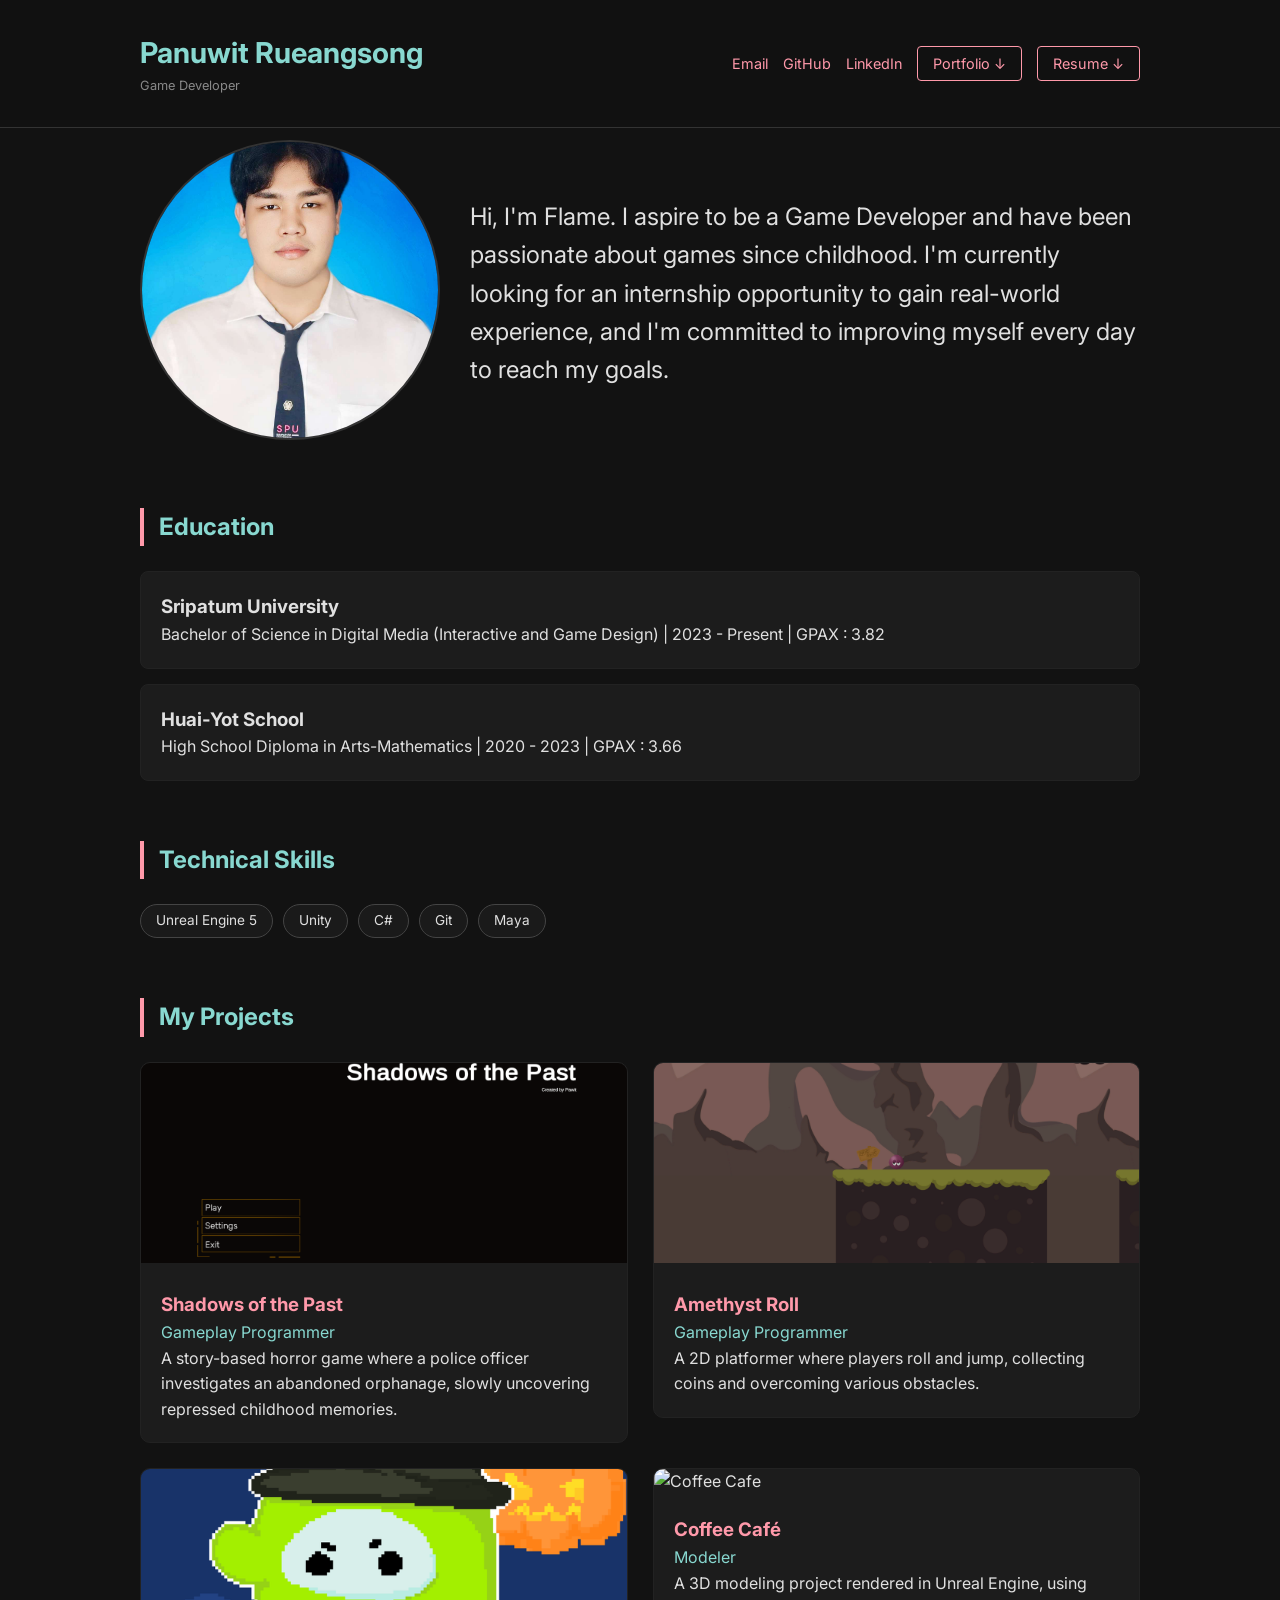
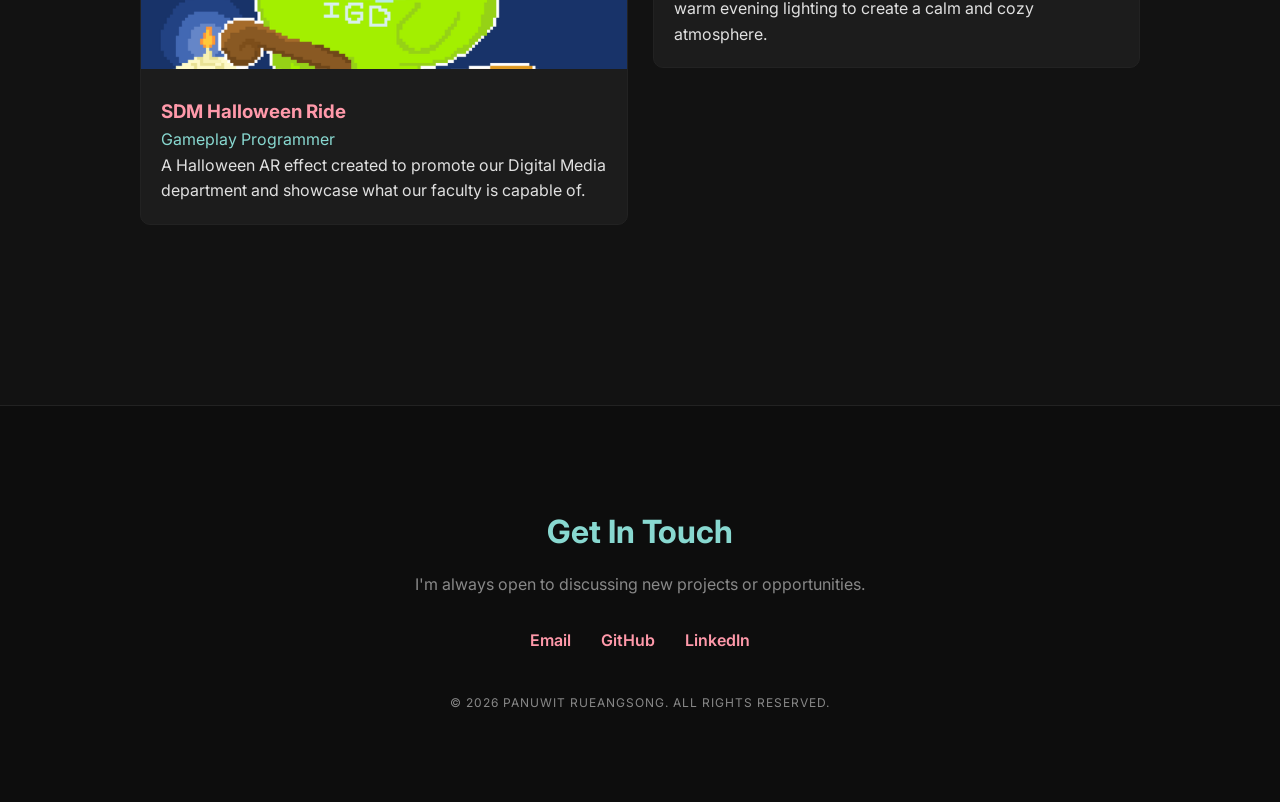
==== commit cd31cf41: "Update" ====
--- a/index.html
+++ b/index.html
@@ -63,6 +63,16 @@
         <section class="projects">
             <h2>My Projects</h2>
             <div class="project-grid">
+                <a href="project-shadows.html" class="project-card-link">
+                    <div class="project-card">
+                        <img src="Png/P2_Shadow/MainMenu.png" alt="Shadows of the Past">
+                        <div class="card-body">
+                            <h3 style="color: #ff99aa;">Shadows of the Past</h3>
+                            <p class="card-body-sub">Gameplay Programmer</p>
+                            <p>A story-based horror game where a police officer investigates an abandoned orphanage, slowly uncovering repressed childhood memories.</p>
+                        </div>
+                    </div>
+                </a>
                 <a href="project-amethystroll.html" class="project-card-link">
                     <div class="project-card">
                         <img src="Png/P1_AmethyRoll/Cover.png" alt="Amethyst Roll">
@@ -70,16 +80,6 @@
                             <h3 style="color: #ff99aa;">Amethyst Roll</h3>
                             <p class="card-body-sub">Gameplay Programmer</p>
                             <p>A 2D platformer where players roll and jump, collecting coins and overcoming various obstacles.</p>
-                        </div>
-                    </div>
-                </a>
-                <a href="project-shadows.html" class="project-card-link">
-                    <div class="project-card">
-                        <img src="Png/P2_Shadow/MainMenu.png" alt="Shadows of the Past">
-                        <div class="card-body">
-                            <h3 style="color: #ff99aa;">Shadows of the Past</h3>
-                            <p class="card-body-sub">Gameplay Programmer</p>
-                            <p>A story-based horror game where a police officer investigates an abandoned orphanage, slowly uncovering repressed childhood memories.</p>
                         </div>
                     </div>
                 </a>
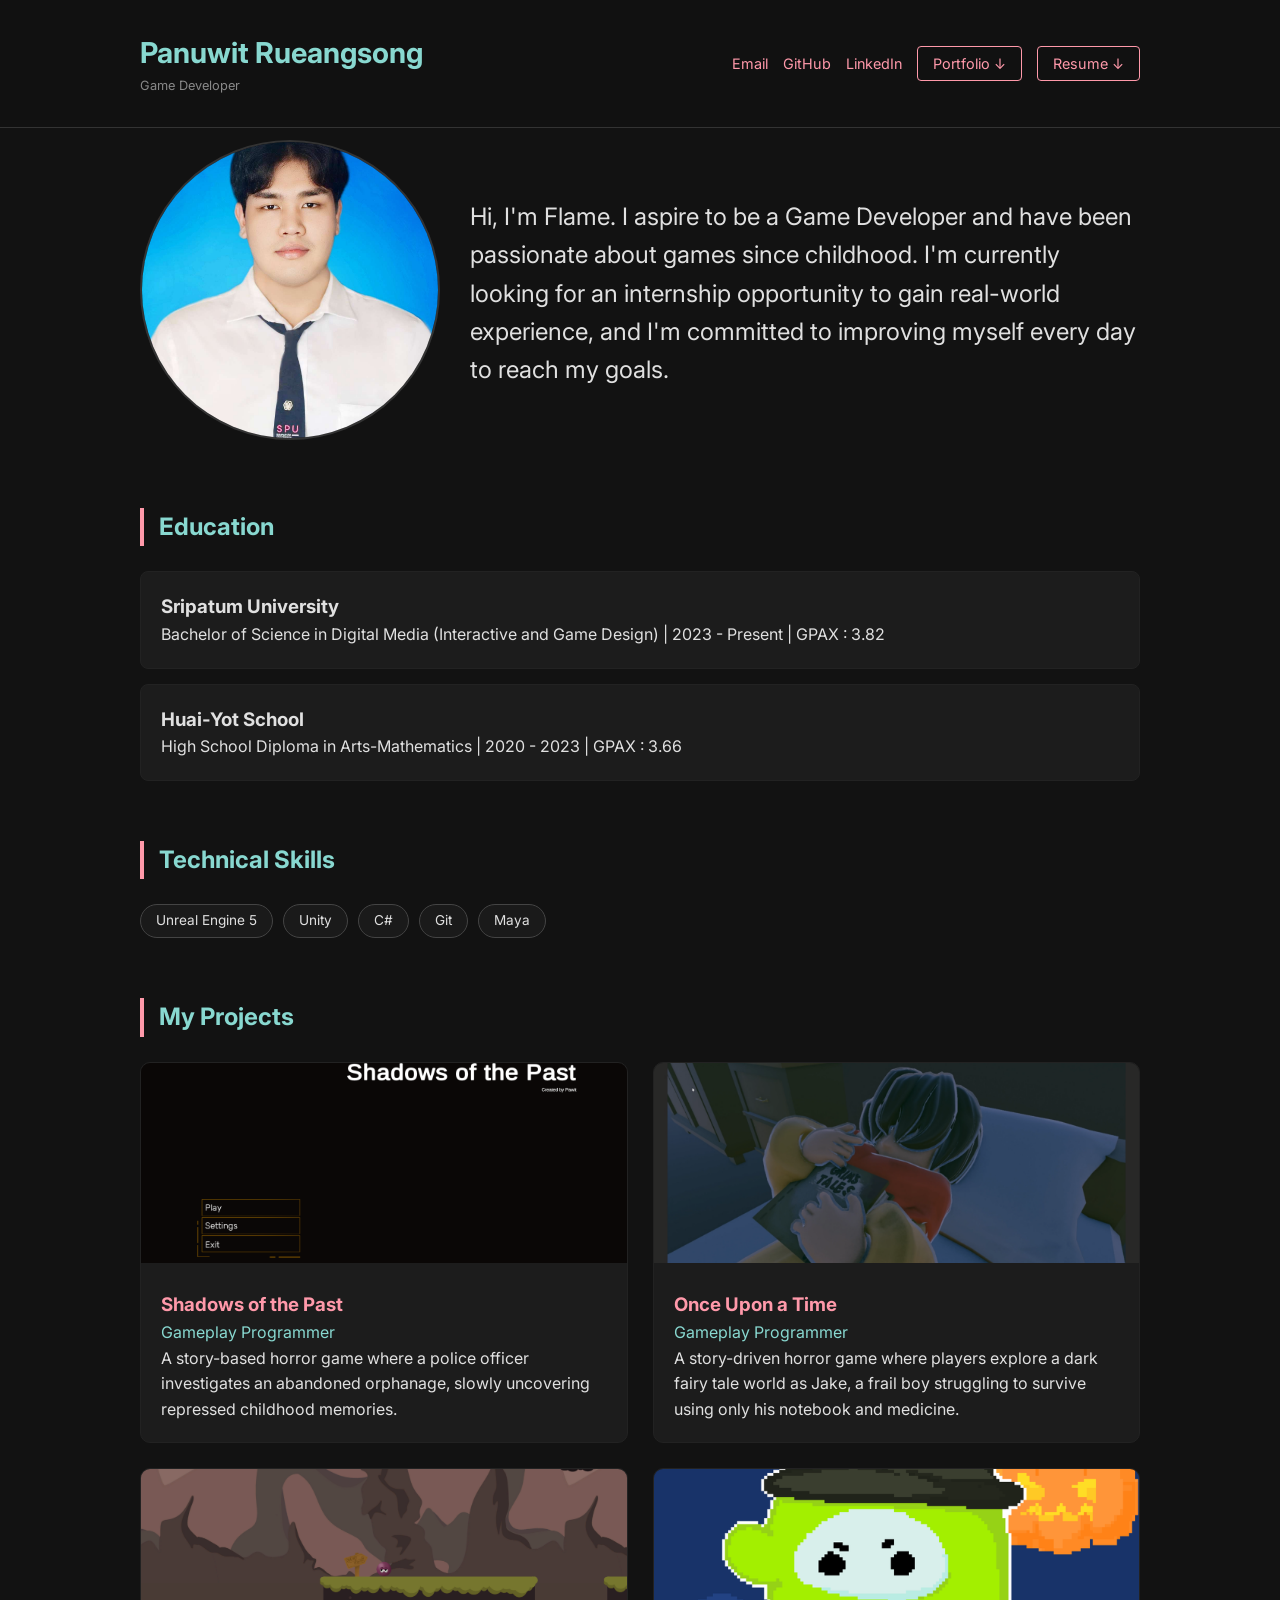
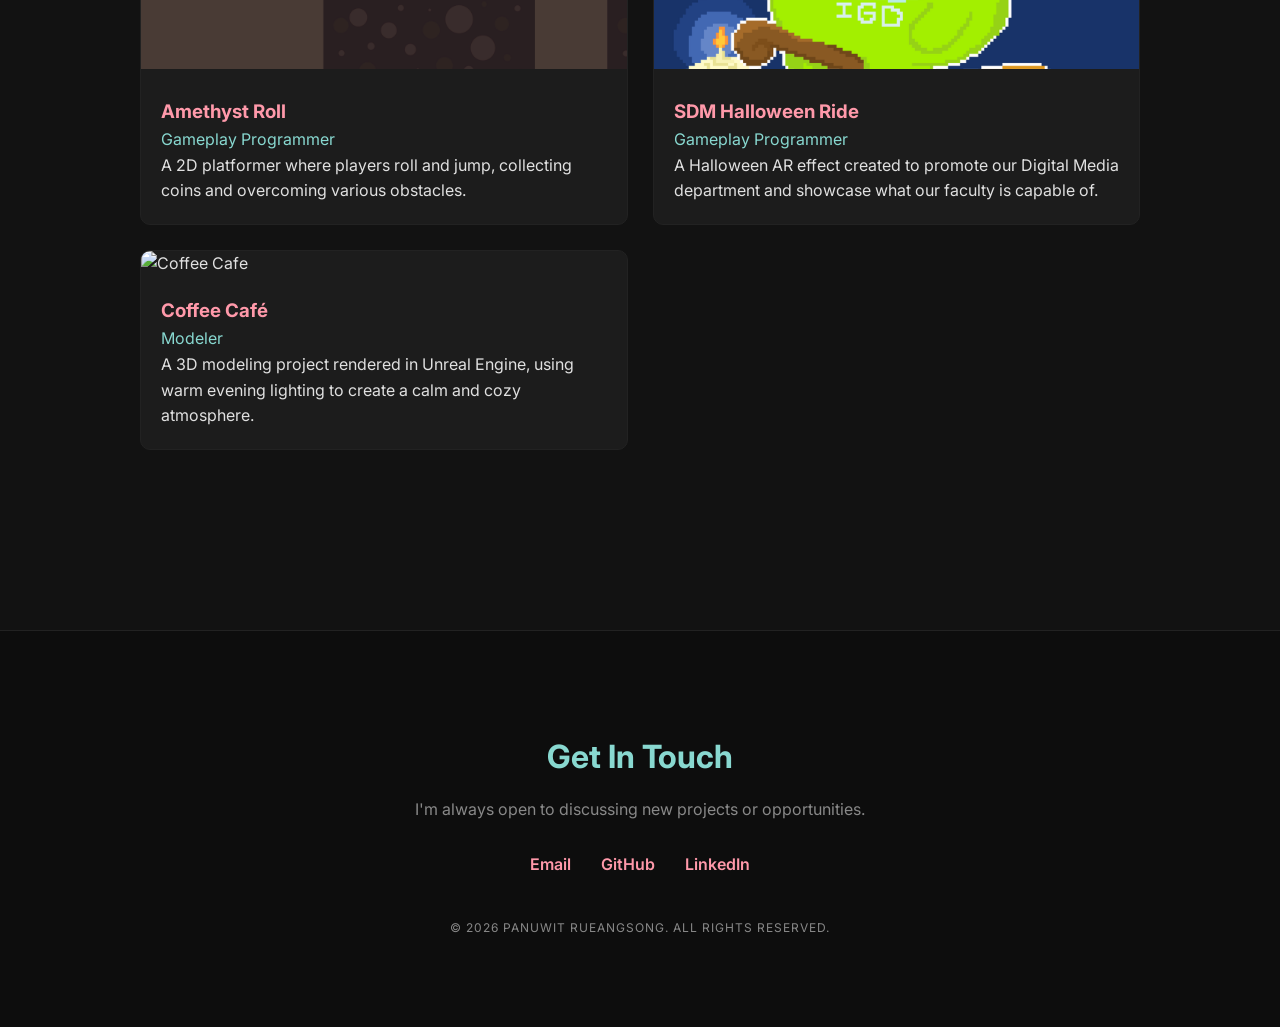
==== commit 514166dd: "Update" ====
--- a/index.html
+++ b/index.html
@@ -73,6 +73,16 @@
                         </div>
                     </div>
                 </a>
+                <a href="project-OnceUponaTime.html" class="project-card-link">
+                    <div class="project-card">
+                        <img src="Png/P5_OnceUponATime/Jake_01.png" alt="Once Upon a Time">
+                        <div class="card-body">
+                            <h3 style="color: #ff99aa;">Once Upon a Time</h3>
+                            <p class="card-body-sub">Gameplay Programmer</p>
+                            <p>A story-driven horror game where players explore a dark fairy tale world as Jake, a frail boy struggling to survive using only his notebook and medicine.</p>
+                        </div>
+                    </div>
+                </a>
                 <a href="project-amethystroll.html" class="project-card-link">
                     <div class="project-card">
                         <img src="Png/P1_AmethyRoll/Cover.png" alt="Amethyst Roll">
@@ -103,7 +113,8 @@
                         </div>
                     </div>
                 </a>
-                
+
+
             </div>
         </section>
     </main>
